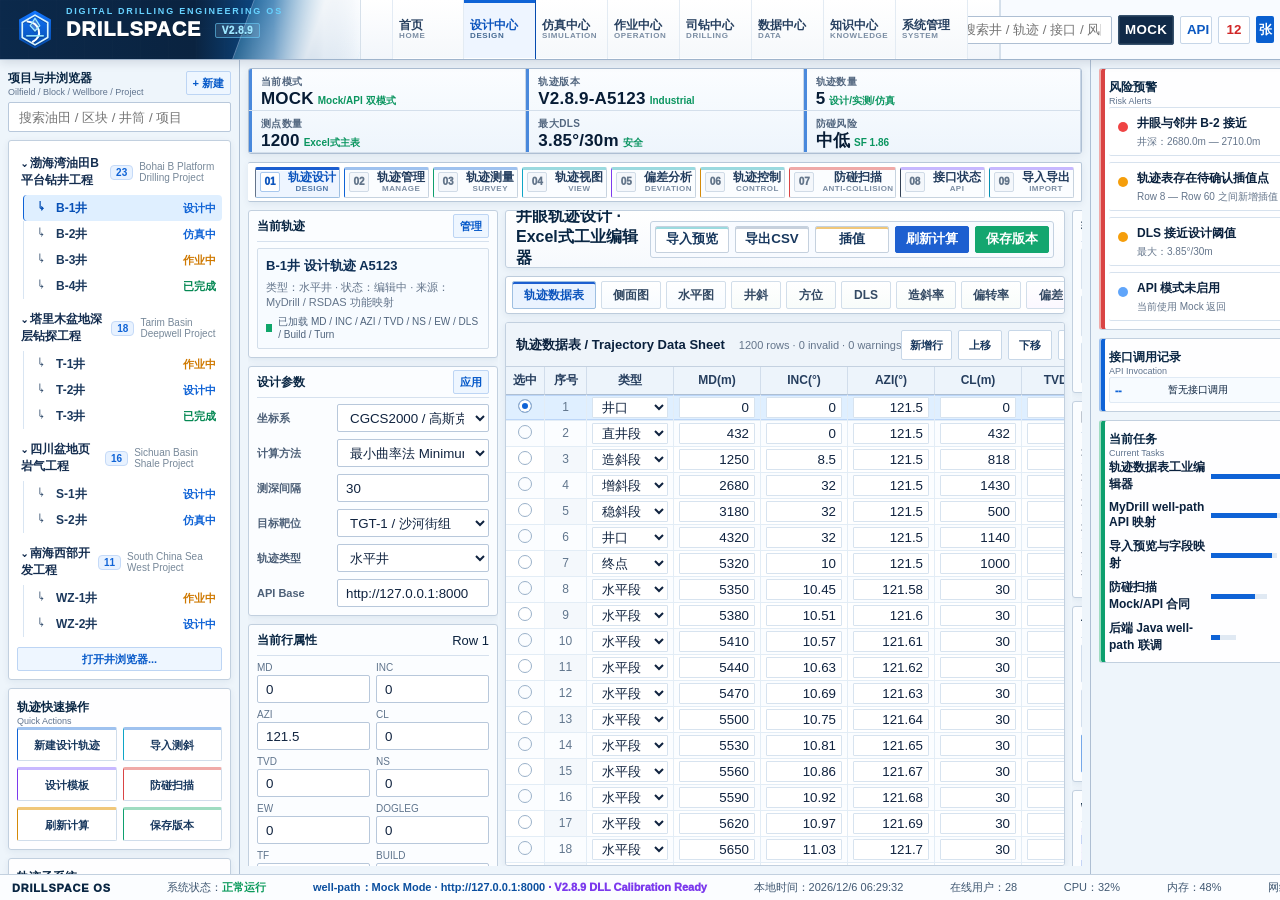
==== frontend/index.html @ a355a0d4 "feat(drillspace): add V2.8.9 MyDrill calibration backend" ====
<!DOCTYPE html>
<html lang="zh-CN">
<head>
  <meta charset="UTF-8" />
  <meta name="viewport" content="width=device-width, initial-scale=1.0" />
  <title>DrillSpace V2.8.9｜MyDrill DLL 对照校准版</title>
  <link rel="stylesheet" href="style.css" />
</head>
<body>
<div class="app-shell">
  <header class="topbar">
    <div class="brand brand-flagship">
      <div class="brand-mark brand-mark-drill" aria-label="DrillSpace Logo">
        <svg viewBox="0 0 64 64" role="img" aria-hidden="true">
          <path class="logo-shell" d="M32 4 L56 18 V46 L32 60 L8 46 V18 Z"/>
          <path class="logo-well" d="M18 16 C28 17 36 22 39 32 C42 42 36 50 28 54"/>
          <path class="logo-bit" d="M32 10 L41 24 L32 34 L23 24 Z"/>
          <path class="logo-line" d="M17 43 H47"/>
        </svg>
      </div>
      <div class="brand-copy">
        <div class="brand-eyebrow">DIGITAL DRILLING ENGINEERING OS</div>
        <div class="brand-title">DRILLSPACE <span>V2.8.9</span></div>
        <div class="brand-sub">Trajectory · Mechanics · Hydraulics · Realtime · AI Command</div>
      </div>
    </div>
    <nav class="module-nav command-nav" id="moduleNav" aria-label="DrillSpace Main Navigation">
      <button data-module="home"><span class="nav-code">H0</span><span class="nav-copy">首页<small>HOME</small></span></button>
      <button class="active" data-module="design"><span class="nav-code">D1</span><span class="nav-copy">设计中心<small>DESIGN</small></span></button>
      <button data-module="simulation"><span class="nav-code">S2</span><span class="nav-copy">仿真中心<small>SIMULATION</small></span></button>
      <button data-module="operation"><span class="nav-code">O3</span><span class="nav-copy">作业中心<small>OPERATION</small></span></button>
      <button data-module="drilling"><span class="nav-code">R4</span><span class="nav-copy">司钻中心<small>DRILLING</small></span></button>
      <button data-module="data"><span class="nav-code">DA</span><span class="nav-copy">数据中心<small>DATA</small></span></button>
      <button data-module="knowledge"><span class="nav-code">K6</span><span class="nav-copy">知识中心<small>KNOWLEDGE</small></span></button>
      <button data-module="system"><span class="nav-code">SY</span><span class="nav-copy">系统管理<small>SYSTEM</small></span></button>
    </nav>
    <div class="top-actions">
      <input class="global-search" placeholder="搜索井 / 轨迹 / 接口 / 风险" />
      <button class="mode-chip" id="apiModeBtn">MOCK</button>
      <button class="compact-btn" id="apiStatusBtn">API</button>
      <button class="compact-btn danger-dot">12</button>
      <div class="user-chip"><b>张</b><span>工程师 张三<br><small>Drilling Engineer</small></span></div>
    </div>
  </header>

  <aside class="project-panel">
    <div class="panel-head compact">
      <div><b>项目与井浏览器</b><small>Oilfield / Block / Wellbore / Project</small></div>
      <button class="mini-primary" id="newProjectBtn">+ 新建</button>
    </div>
    <input class="side-search" placeholder="搜索油田 / 区块 / 井筒 / 项目" />
    <div class="tree" id="projectTree"></div>

    <div class="quick-panel">
      <div class="panel-head compact"><div><b>轨迹快速操作</b><small>Quick Actions</small></div></div>
      <div class="quick-grid">
        <button id="newTrajectoryBtn">新建设计轨迹</button>
        <button id="importSurveyBtn">导入测斜</button>
        <button id="openTemplateBtn">设计模板</button>
        <button id="collisionBtn">防碰扫描</button>
        <button id="calcBtnSide">刷新计算</button>
        <button id="saveBtnSide">保存版本</button>
      </div>
    </div>

    <div class="quick-panel">
      <div class="panel-head compact"><div><b>轨迹子系统</b><small>Subsystem Route Map</small></div></div>
      <div class="route-list" id="subsystemRouteList"></div>
    </div>
  </aside>

  <main class="main-canvas">
    <section class="kpi-strip">
      <div class="kpi"><span>当前模式</span><b id="apiModeKpi">MOCK</b><em>Mock/API 双模式</em></div>
      <div class="kpi"><span>轨迹版本</span><b id="trajectoryVersionKpi">V2.8.9-A5123</b><em>Industrial</em></div>
      <div class="kpi"><span>轨迹数量</span><b id="trajCount">5</b><em>设计/实测/仿真</em></div>
      <div class="kpi"><span>测点数量</span><b id="rowCountKpi">1200</b><em>Excel式主表</em></div>
      <div class="kpi"><span>最大DLS</span><b id="maxDlsKpi">3.85°/30m</b><em class="safe">安全</em></div>
      <div class="kpi"><span>防碰风险</span><b id="collisionRiskKpi">中低</b><em>SF 1.86</em></div>
    </section>

    <section class="subtab-row command-ribbon" id="subtabRow" aria-label="WellPath Command Ribbon">
      <button class="active" data-module="design"><span>01</span><b>轨迹设计</b><em>DESIGN</em></button>
      <button data-module="management"><span>02</span><b>轨迹管理</b><em>MANAGE</em></button>
      <button data-module="survey"><span>03</span><b>轨迹测量</b><em>SURVEY</em></button>
      <button data-module="view"><span>04</span><b>轨迹视图</b><em>VIEW</em></button>
      <button data-module="deviation"><span>05</span><b>偏差分析</b><em>DEVIATION</em></button>
      <button data-module="control"><span>06</span><b>轨迹控制</b><em>CONTROL</em></button>
      <button data-module="collision"><span>07</span><b>防碰扫描</b><em>ANTI-COLLISION</em></button>
      <button data-module="api"><span>08</span><b>接口状态</b><em>API</em></button>
      <button data-module="importExport"><span>09</span><b>导入导出</b><em>IMPORT</em></button>
    </section>

    <section class="trajectory-workbench">
      <aside class="trajectory-left">
        <div class="work-card tight">
          <div class="card-title-row"><b>当前轨迹</b><button class="link-btn" id="openTrajectoryManagerBtn">管理</button></div>
          <div class="active-trajectory-card">
            <b id="activeTrajectoryName">B-1井 设计轨迹 A5123</b>
            <span>类型：水平井 · 状态：编辑中 · 来源：MyDrill / RSDAS 功能映射</span>
            <div class="mini-status-row"><i></i><em>已加载 MD / INC / AZI / TVD / NS / EW / DLS / Build / Turn</em></div>
          </div>
        </div>

        <div class="work-card tight">
          <div class="card-title-row"><b>设计参数</b><button class="link-btn" id="applyFormBtn">应用</button></div>
          <div class="form-grid dense">
            <label>坐标系<select id="coordSys"><option>CGCS2000 / 高斯克吕格</option><option>WGS84 / UTM</option></select></label>
            <label>计算方法<select id="calcMethod"><option>最小曲率法 Minimum Curvature</option><option>平均角法 Average Angle</option><option>曲率半径法 Radius of Curvature</option></select></label>
            <label>测深间隔<input id="depthInterval" value="30" /></label>
            <label>目标靶位<select id="targetSelect"><option>TGT-1 / 沙河街组</option><option>TGT-2 / 东营组</option></select></label>
            <label>轨迹类型<select id="wellType"><option value="H">水平井</option><option value="J">J形井</option><option value="S">S形井</option></select></label>
            <label>API Base<input id="apiBaseUrl" value="http://127.0.0.1:8000" /></label>
          </div>
        </div>

        <div class="work-card tight selected-inspector">
          <div class="card-title-row"><b>当前行属性</b><span id="selectedRowTag">Row 1</span></div>
          <div class="form-grid row-props" id="rowPropForm"></div>
          <div class="btn-row">
            <button id="applyRowBtn">应用</button>
            <button id="insertAfterBtn">插入</button>
            <button class="danger" id="deleteRowBtn">删除</button>
          </div>
        </div>
      </aside>

      <section class="editor-zone">
        <div class="editor-header">
          <div>
            <h2 id="pageTitle">井眼轨迹设计 · Excel式工业编辑器</h2>
            <p id="pageSubtitle">表格为主窗口，侧面图、水平图、井斜、方位、DLS、防碰扫描通过按钮在同一窗口内切换。</p>
          </div>
          <div class="editor-actions">
            <button id="importBtn">导入预览</button>
            <button id="exportBtn">导出CSV</button>
            <button id="interpolateBtn">插值</button>
            <button id="calculateBtn" class="primary">刷新计算</button>
            <button id="saveBtn" class="success">保存版本</button>
          </div>
        </div>

        <div class="view-switch">
          <button class="active" data-view="grid">轨迹数据表</button>
          <button data-view="profile">侧面图</button>
          <button data-view="plan">水平图</button>
          <button data-view="inc">井斜</button>
          <button data-view="azi">方位</button>
          <button data-view="dls">DLS</button>
          <button data-view="build">造斜率</button>
          <button data-view="turn">偏转率</button>
          <button data-view="deviation">偏差</button>
          <button data-view="collision">防碰</button>
        </div>

        <div class="editor-panel" id="editorPanel">
          <div class="grid-toolbar">
            <div class="table-status"><b id="workbookTitle">轨迹工作簿 / Trajectory Workbook</b><span id="rowCountLabel">1200 rows · editable</span></div>
            <div class="table-tools">
              <button id="addRowBtn">新增行</button>
              <button id="moveUpBtn">上移</button>
              <button id="moveDownBtn">下移</button>
              <button id="clearBtn">清空</button>
              <button id="openLargeGridBtn">全屏表格</button>
            </div>
          </div>
          <div id="editorContent" class="editor-content"></div>
        </div>
      </section>

      <aside class="trajectory-right">
        <div class="work-card tight summary-card">
          <div class="card-title-row"><b>轨迹摘要</b><button class="link-btn" id="summaryDetailBtn">详情</button></div>
          <div class="compact-metrics" id="compactMetrics"></div>
        </div>
        <div class="work-card tight">
          <div class="card-title-row"><b>防碰与质量</b><span class="tag-medium" id="qualityTag">中低风险</span></div>
          <div class="risk-lines" id="riskLines"></div>
        </div>
        <div class="work-card tight">
          <div class="card-title-row"><b>设计模板</b><button class="link-btn" id="templateBtn2">打开</button></div>
          <div class="template-list">
            <button data-template="J">J形井<span>KOP + 一段造斜</span></button>
            <button data-template="S">S形井<span>增斜 + 稳斜 + 降斜</span></button>
            <button data-template="H" class="active">水平井<span>双增斜 + 水平段</span></button>
          </div>
        </div>
        <div class="work-card tight">
          <div class="card-title-row"><b>well-path API</b><button class="link-btn" id="apiContractBtn">合同</button></div>
          <div class="api-list" id="apiList"></div>
        </div>
        <div class="work-card tight log-card-inline">
          <div class="card-title-row"><b>操作日志</b><button class="link-btn" id="clearLogBtn">清空</button></div>
          <div id="logList" class="log-list"></div>
        </div>
      </aside>
    </section>
  </main>

  <aside class="right-alerts">
    <div class="alert-card">
      <div class="panel-head compact"><div><b>风险预警</b><small>Risk Alerts</small></div><button class="link-btn" id="refreshRiskBtn">刷新</button></div>
      <div class="alert-list" id="alertList"></div>
    </div>
    <div class="alert-card">
      <div class="panel-head compact"><div><b>接口调用记录</b><small>API Invocation</small></div><button class="link-btn" id="apiHistoryBtn">更多</button></div>
      <div id="apiHistoryList" class="api-history"></div>
    </div>
    <div class="alert-card">
      <div class="panel-head compact"><div><b>当前任务</b><small>Current Tasks</small></div><button class="link-btn">更多</button></div>
      <div class="task-list" id="taskList"></div>
    </div>
  </aside>

  <footer class="statusbar">
    <span>系统状态：<b class="ok">正常运行</b></span>
    <span id="serviceStatusText">well-path：Mock Mode</span>
    <span id="statusTime">--</span>
    <span>在线用户：28</span>
    <span>CPU：32%</span>
    <span>内存：48%</span>
    <span>网络：18ms</span>
  </footer>
</div>

<input type="file" id="fileInput" accept=".csv,.txt,.las" hidden />
<div class="modal-mask" id="modalMask">
  <div class="modal" id="modalBox"></div>
</div>
<div id="toast" class="toast"></div>

<script src="app.js"></script>
</body>
</html>
---- frontend/style.css ----
:root{
  --bg:#eaf1f8;
  --panel:#f8fbff;
  --panel2:#ffffff;
  --line:#c8d6e6;
  --line2:#dce7f3;
  --ink:#10233f;
  --muted:#64758b;
  --blue:#0f63d6;
  --blue2:#064da9;
  --cyan:#0ea5e9;
  --green:#10a66a;
  --orange:#d97706;
  --red:#d94444;
  --shadow:0 10px 24px rgba(20,70,120,.10);
  --radius:8px;
  --radius-sm:5px;
  --top:52px;
  --footer:26px;
  font-family:"Microsoft YaHei","PingFang SC",Arial,sans-serif;
}
*{box-sizing:border-box}
html,body{height:100%;margin:0;overflow:hidden;background:var(--bg);color:var(--ink);font-size:13px}
button,input,select{font-family:inherit}
button{cursor:pointer}
.app-shell{height:100vh;width:100vw;display:grid;grid-template-columns:260px minmax(980px,1fr) 270px;grid-template-rows:var(--top) 1fr var(--footer);gap:0;background:linear-gradient(180deg,#f6fbff 0,#e7eff8 100%)}
.topbar{grid-column:1/4;height:var(--top);display:grid;grid-template-columns:300px 1fr 380px;align-items:center;background:#f9fcff;border-bottom:1px solid #bfd0e3;box-shadow:0 2px 10px rgba(20,70,120,.08);z-index:10}
.brand{display:flex;align-items:center;gap:10px;padding-left:16px}.brand-mark{width:30px;height:30px;border:2px solid var(--blue);color:var(--blue);display:grid;place-items:center;font-weight:900;transform:rotate(45deg);font-size:13px}.brand-mark::first-letter{transform:rotate(-45deg)}.brand-title{font-size:18px;font-weight:900;letter-spacing:.2px}.brand-title span{font-size:11px;background:#dcecff;color:#0750b6;padding:2px 6px;border:1px solid #a8c7f4;border-radius:999px}.brand-sub{font-size:10px;color:#50627a;margin-top:1px}.module-nav{height:100%;display:flex;align-items:stretch;justify-content:center;gap:1px}.module-nav button{width:88px;border:0;border-left:1px solid transparent;border-right:1px solid transparent;background:transparent;color:#18345a;font-weight:800;padding:4px 0 3px}.module-nav button small{display:block;font-size:9px;font-weight:500;color:#63758d;margin-top:1px}.module-nav button.active{background:#e8f2ff;color:#064da9;border-left-color:#bfd7f7;border-right-color:#bfd7f7;border-bottom:2px solid var(--blue)}.top-actions{display:flex;align-items:center;justify-content:flex-end;gap:8px;padding-right:14px}.global-search{height:28px;width:210px;border:1px solid #c4d4e8;border-radius:4px;background:#fff;padding:0 10px;color:#17385f}.compact-btn{height:28px;min-width:32px;border:1px solid #c6d6e8;background:#fff;border-radius:4px;color:#0b58c1;font-weight:800}.danger-dot{color:#d12626}.user-chip{display:flex;align-items:center;gap:7px}.user-chip b{width:27px;height:27px;background:#0e63d6;color:#fff;display:grid;place-items:center;border-radius:4px}.user-chip span{font-size:11px;line-height:1.15;font-weight:800}.user-chip small{font-size:9px;color:#667990;font-weight:500}.project-panel{grid-row:2/3;border-right:1px solid #bfd0e3;background:#f7fbff;padding:8px;overflow:auto}.right-alerts{grid-row:2/3;border-left:1px solid #bfd0e3;background:#f7fbff;padding:8px;overflow:auto}.main-canvas{grid-row:2/3;min-width:0;overflow:hidden;padding:8px;display:grid;grid-template-rows:auto auto 1fr;gap:8px}.panel-head{display:flex;align-items:center;justify-content:space-between}.panel-head.compact{min-height:30px}.panel-head b,.card-title-row b{font-size:13px}.panel-head small{display:block;font-size:10px;color:var(--muted);font-weight:500}.mini-primary,.link-btn{height:24px;border:1px solid #bdd5f4;background:#eef6ff;color:#0659c9;border-radius:4px;font-weight:800;font-size:11px}.side-search{width:100%;height:30px;border:1px solid #cad8e9;background:#fff;border-radius:5px;padding:0 10px;margin:4px 0 8px}.tree{background:#fff;border:1px solid #cbd9ea;border-radius:var(--radius);padding:8px;margin-bottom:8px}.tree-group{margin-bottom:6px}.tree-title{display:flex;align-items:center;gap:6px;font-weight:900;font-size:12px;padding:6px 4px;color:#142d4f}.tree-title em{margin-left:auto;font-style:normal;font-size:10px;color:#0f63d6;background:#e8f2ff;border:1px solid #c5daf8;border-radius:4px;padding:1px 5px}.well-node{display:grid;grid-template-columns:18px 1fr 48px;align-items:center;height:26px;padding:0 6px 0 14px;border-left:1px solid #d9e5f2;margin-left:6px;color:#1b385c;font-size:12px}.well-node.active{background:#dfefff;border-radius:4px;border-left-color:#0f63d6;color:#0750b6;font-weight:900}.well-node span:last-child{text-align:right;font-size:11px;font-weight:800}.green{color:#008650}.orange{color:#cf7900}.blue{color:#0f63d6}.quick-panel,.health-card,.alert-card,.work-card{background:rgba(255,255,255,.92);border:1px solid #c9d8e9;border-radius:var(--radius);box-shadow:var(--shadow)}.quick-panel,.health-card{padding:8px;margin-bottom:8px}.quick-grid{display:grid;grid-template-columns:1fr 1fr;gap:6px}.quick-grid button{height:34px;border:1px solid #d0ddeb;background:#fbfdff;border-radius:5px;font-weight:800;color:#18385e;font-size:11px}.bar-line{height:6px;background:#dce7f3;border-radius:0;margin:8px 0}.bar-line i{display:block;height:100%;background:linear-gradient(90deg,#0f63d6,#34c0ff)}.health-row{display:flex;justify-content:space-between;height:24px;align-items:center;border-top:1px solid #edf3fa;font-size:12px}.health-row b.warn{color:#c46a00}.kpi-strip{display:grid;grid-template-columns:repeat(6,minmax(140px,1fr));gap:8px}.kpi{height:58px;background:linear-gradient(180deg,#fff,#f1f7fe);border:1px solid #c8d8eb;border-radius:var(--radius);box-shadow:var(--shadow);padding:9px 12px}.kpi span{display:block;font-size:11px;color:#65758c}.kpi b{font-size:22px;line-height:1.1}.kpi em{font-style:normal;color:#0e955f;font-size:11px;font-weight:800;margin-left:4px}.kpi .safe{color:#099360}.subtab-row{height:34px;background:#fff;border:1px solid #c8d8eb;border-radius:var(--radius);display:flex;align-items:center;gap:4px;padding:4px 8px;overflow-x:auto}.subtab-row button{height:25px;border:1px solid transparent;background:transparent;border-radius:4px;color:#1c3d66;font-weight:800;padding:0 14px;white-space:nowrap}.subtab-row button.active{background:#e6f1ff;border-color:#98bdec;color:#064da9}.trajectory-workbench{min-height:0;display:grid;grid-template-columns:285px minmax(620px,1fr) 275px;gap:8px;overflow:hidden}.trajectory-left,.trajectory-right{min-height:0;overflow:auto;display:flex;flex-direction:column;gap:8px}.work-card{padding:8px}.work-card.tight{border-radius:7px}.card-title-row{height:28px;display:flex;align-items:center;justify-content:space-between;border-bottom:1px solid #e3ecf5;margin:-2px 0 8px;padding-bottom:6px}.route-list{display:grid;gap:6px}.route-list button{height:48px;text-align:left;background:#f6faff;border:1px solid #ccdbea;border-radius:5px;color:#19385f;padding:7px 9px}.route-list button.active{background:#e2f0ff;border-color:#7fb0ef;box-shadow:inset 3px 0 0 #0f63d6}.route-list b{display:block;font-size:11px;color:#0750b6}.route-list span,.template-list span{display:block;font-size:10px;color:#61768d;margin-top:2px}.form-grid{display:grid;gap:7px}.form-grid.dense label{display:grid;grid-template-columns:72px 1fr;align-items:center;gap:8px;font-size:11px;color:#4d6078;font-weight:800}.form-grid input,.form-grid select{height:28px;border:1px solid #cbd9ea;border-radius:4px;background:#fff;padding:0 8px;color:#10233f;min-width:0}.selected-inspector{min-height:318px}.row-props{grid-template-columns:1fr 1fr;gap:6px}.row-props label{display:block;font-size:10px;color:#60758d}.row-props input{width:100%;margin-top:2px}.btn-row{display:grid;grid-template-columns:1fr 1fr 1fr;gap:6px;margin-top:8px}.btn-row button{height:27px;border:1px solid #c7d7e8;background:#f7fbff;border-radius:4px;font-weight:800;font-size:11px}.btn-row .danger{border-color:#f3c9c9;color:#c73333;background:#fff6f6}.editor-zone{min-width:0;min-height:0;display:grid;grid-template-rows:auto auto 1fr;gap:8px}.editor-header{height:68px;background:#fff;border:1px solid #c8d8eb;border-radius:var(--radius);box-shadow:var(--shadow);display:flex;align-items:center;justify-content:space-between;padding:10px 12px}.editor-header h2{margin:0 0 4px;font-size:18px}.editor-header p{margin:0;color:#64758b;font-size:12px}.editor-actions{display:flex;gap:6px}.editor-actions button,.table-tools button{height:28px;border:1px solid #c7d7e8;background:#fff;border-radius:4px;font-weight:800;color:#18385e}.editor-actions button.primary,.table-tools button.primary{background:#0f63d6;border-color:#0f63d6;color:#fff}.editor-actions button.success{background:#0e9f6e;border-color:#0e9f6e;color:#fff}.view-switch{height:34px;background:#f8fbff;border:1px solid #c8d8eb;border-radius:var(--radius);display:flex;align-items:center;gap:4px;padding:4px}.view-switch button{height:25px;border:1px solid #cddbeb;background:#fff;color:#19385f;border-radius:4px;font-weight:800;padding:0 13px}.view-switch button.active{background:#0f63d6;border-color:#0f63d6;color:#fff}.editor-panel{min-height:0;background:#fff;border:1px solid #c8d8eb;border-radius:var(--radius);box-shadow:var(--shadow);display:grid;grid-template-rows:38px 1fr;overflow:hidden}.grid-toolbar{height:38px;border-bottom:1px solid #d8e4f1;background:#f4f8fc;display:flex;align-items:center;justify-content:space-between;padding:0 10px}.table-status{display:flex;gap:14px;align-items:center}.table-status b{font-size:13px}.table-status span{font-size:11px;color:#64758b}.table-tools{display:flex;gap:5px}.table-tools button{height:25px;font-size:11px;padding:0 8px}.editor-content{min-height:0;overflow:hidden}.sheet-wrap{height:100%;overflow:auto;background:#fff}.trajectory-sheet{width:max-content;min-width:100%;border-collapse:separate;border-spacing:0;font-size:12px;line-height:1.2}.trajectory-sheet th{position:sticky;top:0;z-index:2;background:#eaf2fb;border-bottom:1px solid #bfcfe2;border-right:1px solid #d1ddeb;height:30px;padding:0 7px;color:#263e5e;white-space:nowrap}.trajectory-sheet td{height:28px;border-bottom:1px solid #e6eef6;border-right:1px solid #eef3f8;padding:0 5px;background:#fff;white-space:nowrap}.trajectory-sheet tr:nth-child(even) td{background:#fbfdff}.trajectory-sheet tr.selected td{background:#dcecff!important}.trajectory-sheet input,.trajectory-sheet select{height:22px;border:1px solid #d7e3ef;background:#fff;border-radius:2px;padding:0 5px;width:76px;text-align:right;color:#10233f}.trajectory-sheet select{width:76px;text-align:left}.trajectory-sheet .idx{width:42px;text-align:center;color:#61768d;background:#f4f8fc}.trajectory-sheet .selector{width:36px;text-align:center}.row-radio{width:14px;height:14px;border:1px solid #9ab1c9;border-radius:50%;display:inline-block}.selected .row-radio{background:#0f63d6;box-shadow:inset 0 0 0 3px #fff}.chart-view{height:100%;display:grid;grid-template-rows:1fr 112px;background:#fff}.chart-canvas{margin:10px;border:1px solid #c7d8eb;background-image:linear-gradient(#e4edf7 1px,transparent 1px),linear-gradient(90deg,#e4edf7 1px,transparent 1px);background-size:35px 35px;position:relative;overflow:hidden}.chart-canvas svg{width:100%;height:100%}.chart-title{position:absolute;left:12px;top:10px;color:#17385f;font-weight:900}.axis-label{position:absolute;font-size:12px;color:#415b78;font-weight:800}.chart-bottom-table{border-top:1px solid #dbe6f2;overflow:auto}.mini-table{width:100%;border-collapse:collapse;font-size:12px}.mini-table th{background:#f1f6fc;color:#46617e;height:28px}.mini-table td{border-top:1px solid #e5edf5;text-align:center;height:26px}.compact-metrics{display:grid;grid-template-columns:1fr 1fr;gap:6px}.metric-line{border:1px solid #d7e2ee;background:#f7fbff;border-radius:4px;padding:7px}.metric-line span{display:block;font-size:10px;color:#6b7d92}.metric-line b{font-size:16px;color:#0d2e55}.tag-medium{font-size:11px;background:#fff5e7;color:#b76800;border:1px solid #f3cf96;padding:2px 6px;border-radius:3px;font-weight:900}.risk-lines{display:grid;gap:0}.risk-lines div,.api-list div{display:flex;align-items:center;justify-content:space-between;height:28px;border-bottom:1px solid #ebf1f8;font-size:12px}.risk-lines b{color:#0d2e55}.template-list{display:grid;gap:6px}.template-list button{text-align:left;height:44px;border:1px solid #d1deed;background:#fff;border-radius:4px;padding:6px 8px;color:#14375e;font-weight:900}.template-list button.active{background:#e6f1ff;border-color:#75a8e9;box-shadow:inset 3px 0 0 #0f63d6}.api-list b{color:#0f63d6;margin-right:6px}.api-list span{font-size:10px;border:1px solid #d0ddeb;background:#f8fbff;padding:1px 5px;border-radius:3px;color:#38506a}.alert-card{padding:8px;margin-bottom:8px}.alert-list{display:grid;gap:6px}.risk{position:relative;min-height:52px;border:1px solid #d7e2ee;background:#fff;border-radius:5px;padding:8px 8px 8px 34px}.risk:before{content:"";position:absolute;left:9px;top:12px;width:14px;height:14px;border-radius:2px}.risk.high:before{background:#ef4444}.risk.mid:before{background:#f59e0b}.risk.low:before{background:#60a5fa}.risk b{display:block;font-size:12px}.risk span{display:block;color:#64758b;font-size:10px;margin-top:3px}.risk em{position:absolute;right:8px;top:9px;font-style:normal;font-size:11px;color:#465d78}.task-list{display:grid;gap:7px}.task-list div{display:grid;grid-template-columns:1fr 72px 34px;align-items:center;gap:6px;font-size:12px}.task-list i{display:block;height:5px;background:#e0e9f3;border-radius:0;position:relative}.task-list i:before{content:"";display:block;height:100%;width:inherit;background:#0f63d6}.task-list span{text-align:right;color:#4e6278;font-size:11px}.log-list{display:grid;gap:4px}.log-list div{height:24px;background:#f7fbff;border:1px solid #e0eaf5;border-radius:3px;padding:4px 6px;display:flex;justify-content:space-between;font-size:11px}.statusbar{grid-column:1/4;display:flex;align-items:center;justify-content:space-between;padding:0 12px;border-top:1px solid #bfd0e3;background:#f9fcff;font-size:11px;color:#415a76}.statusbar b.ok{color:#0a9a5b}.modal-mask{display:none;position:fixed;inset:0;background:rgba(13,33,58,.34);z-index:99;align-items:center;justify-content:center}.modal-mask.show{display:flex}.modal{width:min(720px,92vw);background:#fff;border:1px solid #9eb8d6;border-radius:6px;box-shadow:0 30px 80px rgba(8,28,56,.28);overflow:hidden}.modal-head{height:42px;background:#f1f6fc;border-bottom:1px solid #cbd9e8;display:flex;align-items:center;justify-content:space-between;padding:0 12px}.modal-head b{font-size:15px}.modal-body{padding:14px}.modal-foot{height:44px;border-top:1px solid #dce6f1;display:flex;align-items:center;justify-content:flex-end;gap:8px;padding:0 12px;background:#f8fbff}.modal-foot button{height:28px;border:1px solid #c7d7e8;background:#fff;border-radius:4px;font-weight:800}.modal-foot .primary{background:#0f63d6;border-color:#0f63d6;color:#fff}.modal-grid{display:grid;grid-template-columns:1fr 1fr;gap:10px}.modal-grid label{display:grid;gap:4px;font-weight:800;color:#425872;font-size:12px}.modal-grid input,.modal-grid select{height:30px;border:1px solid #cbd9e8;border-radius:4px;padding:0 8px}.toast{position:fixed;right:300px;bottom:44px;z-index:120;display:none;min-width:240px;background:#132b49;color:#fff;border:1px solid #5d7899;border-radius:4px;padding:10px 12px;box-shadow:0 12px 34px rgba(0,0,0,.25);font-weight:800}.toast.show{display:block}.fullscreen-grid .app-shell{grid-template-columns:0 1fr 0}.fullscreen-grid .project-panel,.fullscreen-grid .right-alerts,.fullscreen-grid .trajectory-left,.fullscreen-grid .trajectory-right,.fullscreen-grid .kpi-strip,.fullscreen-grid .subtab-row{display:none}.fullscreen-grid .main-canvas{grid-column:1/4;padding:0;grid-template-rows:1fr}.fullscreen-grid .trajectory-workbench{grid-template-columns:1fr}.fullscreen-grid .editor-header{height:46px;border-radius:0}.fullscreen-grid .view-switch{display:none}.fullscreen-grid .editor-panel{border-radius:0}
@media(max-width:1500px){.app-shell{grid-template-columns:240px minmax(850px,1fr) 250px}.trajectory-workbench{grid-template-columns:260px minmax(560px,1fr) 245px}.kpi-strip{grid-template-columns:repeat(3,1fr)}.topbar{grid-template-columns:270px 1fr 320px}.module-nav button{width:76px}.global-search{width:160px}.brand-sub{display:none}}
/* V2.7.3 additions: industrial complete editor */
.brand-mark{transform:none;border-radius:2px;font-size:11px;letter-spacing:-.5px}
.brand-mark::first-letter{transform:none}
.mode-chip{height:28px;min-width:56px;border:1px solid #9fbbdc;background:#102a48;color:#fff;border-radius:3px;font-weight:900;letter-spacing:.4px}
.mode-chip.api{background:#0f7a4a;border-color:#0f7a4a}.mode-chip.fail{background:#b91c1c;border-color:#b91c1c}
.active-trajectory-card{border:1px solid #d3deea;background:#f7fbff;border-radius:4px;padding:8px;display:grid;gap:5px}.active-trajectory-card b{font-size:13px;color:#0d2e55}.active-trajectory-card span{font-size:11px;color:#64758b}.mini-status-row{display:flex;gap:6px;align-items:center}.mini-status-row i{width:8px;height:8px;background:#10a66a;display:block}.mini-status-row em{font-style:normal;color:#50647d;font-size:10px}.log-card-inline{min-height:166px}.api-history{display:grid;gap:5px}.api-history div{display:grid;grid-template-columns:48px 1fr 54px;align-items:center;gap:5px;border:1px solid #e0eaf5;background:#f7fbff;padding:5px;border-radius:3px;font-size:10px}.api-history b{color:#0f63d6}.api-history span{overflow:hidden;text-overflow:ellipsis;white-space:nowrap}.api-history em{font-style:normal;text-align:right;color:#64758b}.import-preview{display:grid;gap:10px}.import-preview-table{max-height:260px;overflow:auto;border:1px solid #d7e3ef}.import-preview-table table{width:100%;border-collapse:collapse;font-size:12px}.import-preview-table th{position:sticky;top:0;background:#eef5fc;border:1px solid #d2deec;height:26px}.import-preview-table td{border:1px solid #e3edf7;height:24px;padding:0 6px;text-align:right}.mapping-grid{display:grid;grid-template-columns:repeat(3,1fr);gap:8px}.mapping-grid label{display:grid;gap:4px;font-weight:800;color:#425872;font-size:12px}.mapping-grid select,.mapping-grid input{height:30px;border:1px solid #cbd9e8;border-radius:3px;padding:0 8px}.api-contract-table{border:1px solid #d5e1ef;max-height:460px;overflow:auto}.api-contract-table table{width:100%;border-collapse:collapse;font-size:11px}.api-contract-table th{position:sticky;top:0;background:#eef5fc;border:1px solid #d2deec;height:28px;text-align:left;padding:0 6px}.api-contract-table td{border:1px solid #e3edf7;padding:5px 6px;vertical-align:top}.api-contract-table code{font-family:Consolas,monospace;color:#0f63d6}.call-ok{color:#0a9a5b!important}.call-mock{color:#9a5a00!important}.call-fail{color:#c53333!important}.table-tools button.warn{background:#fff7ed;border-color:#fed7aa;color:#b45309}.view-switch button{padding:0 10px}.trajectory-sheet td.invalid{background:#fff1f2!important}.trajectory-sheet td.changed{background:#eff6ff!important}.trajectory-sheet input.invalid{border-color:#ef4444;background:#fff1f2}.chart-legend{position:absolute;right:12px;top:10px;display:flex;gap:8px;font-size:11px}.chart-legend i{width:22px;height:3px;display:inline-block;vertical-align:middle;margin-right:3px}.chart-legend .blue-line{background:#0f63d6}.chart-legend .green-line{background:#12a66a}.chart-legend .red-line{background:#ef4444}.small-note{font-size:11px;color:#64758b;line-height:1.5}.switch-row{display:flex;align-items:center;gap:8px}.switch-row input{width:16px;height:16px}.submodule-content{height:100%;overflow:auto;padding:10px}.module-grid{display:grid;grid-template-columns:repeat(2,minmax(0,1fr));gap:10px}.module-tile{border:1px solid #cbd9e8;background:#fff;border-radius:4px;padding:10px;min-height:100px}.module-tile b{font-size:14px;color:#0d2e55}.module-tile p{font-size:12px;color:#64758b;line-height:1.5}.module-tile .btn-line{display:flex;gap:6px;flex-wrap:wrap;margin-top:8px}.module-tile button{height:26px;border:1px solid #c7d7e8;background:#f7fbff;border-radius:3px;font-weight:800;color:#17385f}.module-tile button.primary{background:#0f63d6;border-color:#0f63d6;color:#fff}.deviation-table,.collision-table{width:100%;border-collapse:collapse;font-size:12px}.deviation-table th,.collision-table th{background:#eef5fc;border:1px solid #d2deec;height:28px}.deviation-table td,.collision-table td{border:1px solid #e3edf7;height:26px;text-align:center}.right-alerts{min-width:0}.kpi b{white-space:nowrap}.modal.wide{width:min(1040px,94vw)}.modal.extra-wide{width:min(1280px,96vw)}
@media(max-width:1500px){.trajectory-workbench{grid-template-columns:250px minmax(560px,1fr) 235px}.view-switch button{padding:0 7px}.editor-header p{display:none}.editor-actions button{padding:0 7px}.trajectory-left .selected-inspector{min-height:280px}}

/* =========================================================
   DrillSpace V2.7.4 Brand Shell Polish
   Product shell only: stronger flagship wordmark, harder industrial UI,
   compact status instrumentation. Trajectory editor logic remains V2.7.3.
   ========================================================= */
:root{
  --bg:#dfe8f2;
  --panel:#f5f8fc;
  --panel2:#ffffff;
  --line:#aebfd3;
  --line2:#d4dfeb;
  --ink:#0a213d;
  --muted:#52667f;
  --blue:#095fd0;
  --blue2:#003f91;
  --navy:#071c35;
  --navy2:#0b2e56;
  --cyan:#04a7d8;
  --green:#0a955f;
  --orange:#c56a00;
  --red:#d03434;
  --shadow:0 4px 14px rgba(9,38,72,.10);
  --radius:4px;
  --radius-sm:3px;
  --top:60px;
}
html,body{background:#dfe8f2;color:#0a213d}
.app-shell{background:linear-gradient(180deg,#edf3f8 0,#dfe8f2 100%);grid-template-rows:var(--top) 1fr var(--footer)}
.topbar{
  grid-template-columns:420px minmax(680px,1fr) 390px;
  height:var(--top);
  background:#f8fbff;
  border-bottom:1px solid #9fb4cc;
  box-shadow:0 2px 10px rgba(6,26,50,.14);
}
.brand.brand-flagship{
  height:100%;
  padding-left:16px;
  padding-right:18px;
  gap:12px;
  background:
    linear-gradient(115deg,rgba(0,108,255,.16) 0,rgba(0,108,255,0) 45%),
    linear-gradient(180deg,#0b294b 0,#06182e 100%);
  border-right:1px solid #0d4f91;
  position:relative;
  overflow:hidden;
}
.brand.brand-flagship:before{
  content:"";
  position:absolute;
  inset:0;
  background:
    linear-gradient(90deg,rgba(255,255,255,.08) 0,rgba(255,255,255,0) 1px),
    linear-gradient(180deg,rgba(255,255,255,.06) 0,rgba(255,255,255,0) 1px);
  background-size:28px 28px;
  opacity:.55;
  pointer-events:none;
}
.brand.brand-flagship:after{
  content:"";
  position:absolute;
  top:0;right:-32px;width:72px;height:100%;
  background:linear-gradient(115deg,rgba(4,167,216,.35),rgba(4,167,216,0) 70%);
  transform:skewX(-24deg);
  border-left:1px solid rgba(77,180,255,.35);
}
.brand-copy{position:relative;z-index:1;min-width:0;display:grid;grid-template-rows:12px 25px 13px;align-content:center}
.brand-eyebrow{
  color:#67d2ff;
  font-size:9px;
  letter-spacing:1.8px;
  font-weight:900;
  line-height:12px;
}
.brand-title{
  color:#fff;
  font-size:23px;
  line-height:24px;
  font-weight:950;
  letter-spacing:.9px;
  text-transform:uppercase;
  text-shadow:0 1px 0 rgba(0,0,0,.28);
}
.brand-title span{
  position:relative;
  top:-2px;
  margin-left:7px;
  border-radius:2px;
  border:1px solid rgba(103,210,255,.55);
  background:rgba(4,167,216,.14);
  color:#7ddcff;
  font-size:10px;
  padding:1px 6px;
  letter-spacing:.4px;
}
.brand-sub{
  color:#b7c7d9;
  font-size:10px;
  letter-spacing:.25px;
  white-space:nowrap;
  overflow:hidden;
  text-overflow:ellipsis;
}
.brand-mark.brand-mark-drill{
  position:relative;z-index:1;
  width:42px;height:42px;
  border:0;
  background:linear-gradient(180deg,#1376ff,#044aa7);
  clip-path:polygon(50% 0,92% 24%,92% 76%,50% 100%,8% 76%,8% 24%);
  display:grid;place-items:center;
  box-shadow:0 0 0 1px rgba(125,220,255,.45),0 0 22px rgba(0,146,255,.28);
  transform:none;
}
.brand-mark.brand-mark-drill svg{width:34px;height:34px;display:block;filter:drop-shadow(0 1px 0 rgba(0,0,0,.25))}
.logo-shell{fill:none;stroke:#d9f5ff;stroke-width:3.2;stroke-linejoin:round}
.logo-well{fill:none;stroke:#ffffff;stroke-width:4;stroke-linecap:round}
.logo-bit{fill:rgba(255,255,255,.20);stroke:#9be8ff;stroke-width:2.5;stroke-linejoin:round}
.logo-line{fill:none;stroke:#9be8ff;stroke-width:3;stroke-linecap:square}
.module-nav{background:linear-gradient(180deg,#fff,#f2f6fb);border-right:1px solid #d2deeb}
.module-nav button{
  width:86px;
  color:#123150;
  border-left:1px solid #e4ebf3;
  font-size:12px;
  letter-spacing:.1px;
}
.module-nav button small{font-size:8px;color:#6b7890;text-transform:uppercase;letter-spacing:.2px}
.module-nav button.active{
  background:linear-gradient(180deg,#eaf4ff,#dcecff);
  border-bottom:3px solid #095fd0;
  color:#003f91;
}
.top-actions{background:#f8fbff;height:100%;border-left:1px solid #d4dfeb;gap:6px}
.global-search{border-radius:2px;height:28px;background:#fff;border-color:#aebfd3}
.compact-btn,.mode-chip,.mini-primary,.link-btn,.editor-actions button,.table-tools button,.btn-row button,.quick-grid button,.view-switch button,.subtab-row button{border-radius:2px!important}
.mode-chip{height:30px;border-color:#0a1f39;background:#071c35;box-shadow:inset 0 0 0 1px rgba(255,255,255,.08)}
.user-chip b{border-radius:2px;background:#095fd0}.user-chip span{color:#092643}.user-chip small{color:#52667f}
.project-panel,.right-alerts{background:#edf3f8;border-color:#aebfd3}.main-canvas{background:#e4edf6}
.quick-panel,.health-card,.alert-card,.work-card,.tree,.kpi,.subtab-row,.editor-header,.view-switch,.editor-panel{
  border-radius:3px!important;
  box-shadow:0 2px 8px rgba(8,32,60,.08)!important;
  border-color:#b8c8db!important;
}
.kpi-strip{
  height:46px;
  display:grid;
  grid-template-columns:1.05fr 1.25fr 1fr 1.1fr 1.1fr 1.1fr;
  gap:0;
  padding:0;
  background:linear-gradient(180deg,#fbfdff,#eef5fc);
  border:1px solid #aebfd3;
  border-radius:3px;
  overflow:hidden;
  box-shadow:0 2px 8px rgba(8,32,60,.08);
}
.kpi{
  height:44px;
  border:0!important;
  border-right:1px solid #c8d6e6!important;
  border-radius:0!important;
  box-shadow:none!important;
  background:transparent;
  padding:6px 12px 5px;
  position:relative;
}
.kpi:before{content:"";position:absolute;left:0;top:0;width:3px;height:100%;background:#095fd0;opacity:.72}
.kpi span{font-size:10px;text-transform:uppercase;letter-spacing:.4px;color:#52667f;font-weight:900}
.kpi b{font-size:19px;line-height:19px;color:#071c35;letter-spacing:.2px}
.kpi em{display:inline-block;font-size:10px;color:#0a955f;font-weight:900;white-space:nowrap}
.subtab-row{height:31px;background:#f8fbff;padding:3px 6px}.subtab-row button{height:23px;font-size:12px;padding:0 11px}.subtab-row button.active{background:#095fd0;color:#fff;border-color:#095fd0}
.trajectory-workbench{gap:7px}.work-card{background:#fbfdff}.card-title-row{height:25px;margin-bottom:6px;border-bottom-color:#d6e1ee}.panel-head b,.card-title-row b{font-size:12px;color:#092643;text-transform:none}.panel-head small{font-size:9px;color:#60748e}
.editor-header{height:58px;background:linear-gradient(180deg,#ffffff,#f6f9fd);padding:8px 10px}.editor-header h2{font-size:16px;color:#092643}.editor-header p{font-size:11px;color:#60748e}.editor-actions button{height:27px}
.view-switch{height:31px}.view-switch button{height:23px;font-size:12px;padding:0 10px}.view-switch button.active{background:#095fd0;border-color:#095fd0}
.editor-panel{grid-template-rows:34px 1fr}.grid-toolbar{height:34px;background:#eef4fa;border-bottom-color:#c4d1e0}.trajectory-sheet th{height:28px;background:#e4edf6;color:#203a58;border-bottom-color:#aebfd3}.trajectory-sheet td{height:25px}.trajectory-sheet input,.trajectory-sheet select{height:21px;border-radius:1px;background:#ffffff}.trajectory-sheet tr.selected td{background:#dfefff!important;box-shadow:inset 0 1px 0 #bcd6f8,inset 0 -1px 0 #bcd6f8}
.form-grid input,.form-grid select,.side-search,.modal-grid input,.modal-grid select{border-radius:2px!important;border-color:#b8c8db}.active-trajectory-card,.metric-line,.template-list button,.risk,.log-list div,.api-history div,.module-tile{border-radius:2px!important;box-shadow:none!important}
.compact-metrics{gap:5px}.metric-line{padding:5px 6px}.metric-line b{font-size:14px}.risk{min-height:45px;padding-top:7px;padding-bottom:6px}.template-list button{height:39px}.api-list div,.risk-lines div{height:25px}.log-list div{height:22px}
.statusbar{background:#f8fbff;border-top-color:#aebfd3;color:#405872;height:var(--footer)}
.statusbar:before{content:"DRILLSPACE OS";font-weight:950;color:#092643;letter-spacing:.8px;margin-right:10px}
.toast{border-radius:2px;background:#071c35;border-color:#3a78b8}
@media(max-width:1500px){
  .topbar{grid-template-columns:360px minmax(590px,1fr) 340px}.brand-title{font-size:20px}.brand-sub{display:none}.module-nav button{width:74px}.brand-mark.brand-mark-drill{width:38px;height:38px}.kpi b{font-size:17px}.kpi-strip{grid-template-columns:repeat(3,1fr);height:auto}.kpi{height:42px;border-bottom:1px solid #d4dfeb!important}
}

/* =========================================================
   DrillSpace V2.7.6 Navigation / Ribbon Polish
   Focus: flagship main navigation + well-path command ribbon.
   ========================================================= */
:root{
  --nav-dark:#071a31;
  --nav-blue:#075fd4;
  --nav-cyan:#2cc5ff;
  --nav-line:#9eb4cd;
}
.topbar{
  grid-template-columns:420px minmax(720px,1fr) 390px;
  background:linear-gradient(180deg,#fafdff 0,#edf4fb 100%);
}
.command-nav{
  height:100%;
  display:flex;
  align-items:center;
  justify-content:center;
  gap:6px;
  padding:8px 10px;
  background:
    linear-gradient(90deg,rgba(255,255,255,.65),rgba(232,241,251,.88)),
    repeating-linear-gradient(90deg,rgba(9,95,208,.04) 0,rgba(9,95,208,.04) 1px,transparent 1px,transparent 28px);
  border-left:1px solid #c8d6e6;
  border-right:1px solid #c8d6e6;
}
.command-nav button{
  position:relative;
  width:auto!important;
  min-width:86px;
  height:42px;
  display:flex;
  align-items:center;
  gap:7px;
  padding:0 9px!important;
  border:1px solid transparent!important;
  border-radius:4px!important;
  background:linear-gradient(180deg,rgba(255,255,255,.42),rgba(239,246,253,.12));
  color:#172f4e!important;
  overflow:hidden;
  transition:background .16s ease,border-color .16s ease,box-shadow .16s ease,transform .16s ease;
}
.command-nav button:before{
  content:"";
  position:absolute;
  left:0;right:0;bottom:0;
  height:2px;
  background:transparent;
}
.command-nav button:hover{
  background:linear-gradient(180deg,#ffffff,#eaf3fd);
  border-color:#b5c8dd!important;
  box-shadow:0 4px 12px rgba(8,35,72,.12);
  transform:translateY(-1px);
}
.command-nav button.active{
  background:
    linear-gradient(135deg,rgba(5,83,190,.98),rgba(10,111,231,.92) 52%,rgba(31,181,255,.82));
  border-color:#064baf!important;
  color:#fff!important;
  box-shadow:0 8px 18px rgba(5,87,196,.24), inset 0 0 0 1px rgba(255,255,255,.22);
}
.command-nav button.active:before{
  height:3px;
  background:#9bf0ff;
  box-shadow:0 0 8px rgba(155,240,255,.95);
}
.nav-code{
  width:25px;
  height:25px;
  display:grid;
  place-items:center;
  border:1px solid #9fb5cd;
  background:#f7fbff;
  color:#0757bd;
  font-size:10px;
  font-weight:950;
  letter-spacing:.2px;
  border-radius:3px;
  box-shadow:inset 0 1px 0 rgba(255,255,255,.8);
}
.command-nav button.active .nav-code{
  border-color:rgba(255,255,255,.62);
  background:rgba(255,255,255,.16);
  color:#ffffff;
}
.nav-copy{
  display:grid;
  gap:1px;
  text-align:left;
  line-height:1.05;
  font-size:12px;
  font-weight:950;
  letter-spacing:.05px;
  white-space:nowrap;
}
.nav-copy small{
  display:block!important;
  font-size:8px!important;
  font-weight:800!important;
  letter-spacing:.6px!important;
  color:#65788f!important;
  margin:0!important;
}
.command-nav button.active .nav-copy small{color:#d9f7ff!important}
.command-ribbon{
  height:42px!important;
  padding:4px 7px!important;
  gap:5px!important;
  background:
    linear-gradient(180deg,#ffffff 0,#f2f7fc 100%)!important;
  border:1px solid #a9bbcf!important;
  border-left:3px solid #075fd4!important;
  border-radius:3px!important;
  box-shadow:0 2px 8px rgba(9,35,66,.10)!important;
}
.command-ribbon:before{
  content:"WELLPATH COMMAND RIBBON";
  flex:0 0 auto;
  height:28px;
  display:flex;
  align-items:center;
  padding:0 10px;
  margin-right:3px;
  background:#071a31;
  color:#9be8ff;
  border:1px solid #0e477c;
  border-radius:2px;
  font-size:9px;
  font-weight:950;
  letter-spacing:.8px;
  white-space:nowrap;
}
.command-ribbon button{
  position:relative;
  height:30px!important;
  min-width:96px;
  display:grid;
  grid-template-columns:24px 1fr;
  grid-template-rows:15px 11px;
  column-gap:6px;
  align-items:center;
  padding:0 9px 0 4px!important;
  border:1px solid #bdcede!important;
  background:linear-gradient(180deg,#fff,#edf4fb)!important;
  color:#18375d!important;
  border-radius:3px!important;
  overflow:hidden;
  box-shadow:inset 0 1px 0 rgba(255,255,255,.85);
}
.command-ribbon button span{
  grid-row:1/3;
  width:22px;
  height:22px;
  display:grid;
  place-items:center;
  background:#e0eaf5;
  color:#075fd4;
  border:1px solid #bdd0e4;
  font-size:10px;
  font-weight:950;
  border-radius:2px;
}
.command-ribbon button b{
  font-size:12px;
  line-height:14px;
  letter-spacing:.05px;
  white-space:nowrap;
}
.command-ribbon button em{
  font-style:normal;
  font-size:8px;
  font-weight:900;
  letter-spacing:.45px;
  color:#697b92;
  white-space:nowrap;
}
.command-ribbon button:hover{
  border-color:#8dafd1!important;
  background:linear-gradient(180deg,#ffffff,#e6f1fd)!important;
  box-shadow:0 3px 10px rgba(9,35,66,.12);
}
.command-ribbon button.active{
  border-color:#075fd4!important;
  background:linear-gradient(135deg,#075fd4,#0a7aef 55%,#22b8ff)!important;
  color:#fff!important;
  box-shadow:0 6px 14px rgba(7,95,212,.22), inset 0 0 0 1px rgba(255,255,255,.22);
}
.command-ribbon button.active span{
  background:rgba(255,255,255,.16);
  border-color:rgba(255,255,255,.56);
  color:#fff;
}
.command-ribbon button.active em{color:#dff8ff}
.command-ribbon button.active:after{
  content:"";
  position:absolute;
  right:-20px;top:-18px;
  width:46px;height:64px;
  background:rgba(255,255,255,.16);
  transform:rotate(18deg);
}
@media(max-width:1500px){
  .topbar{grid-template-columns:360px minmax(620px,1fr) 340px}
  .command-nav{gap:3px;padding:8px 6px}
  .command-nav button{min-width:72px;padding:0 6px!important}
  .nav-code{display:none}
  .command-ribbon:before{display:none}
  .command-ribbon button{min-width:84px;padding-right:7px!important}
}


/* V2.7.7 Performance Patch */
.sheet-wrap{contain:layout paint;will-change:scroll-position;}
.virtual-spacer td{padding:0!important;border:0!important;background:#fff!important;height:auto!important;}
body.resizing *{transition:none!important;animation:none!important;}
body.resizing .trajectory-sheet input, body.resizing .trajectory-sheet select{box-shadow:none!important;}
.trajectory-sheet tr{height:26px;}
.command-nav button,.subtab-row button{transform:translateZ(0);}


/* =========================================================
   V2.7.8 Industrial Flat Tabs Patch
   - remove crystal / 3D emphasis from top nav and WellPath ribbon
   - use flatter industrial highlight with hard borders and status strips
   - transition brand shell from deep navy to white to blend into workspace
   ========================================================= */
.topbar{
  grid-template-columns:420px minmax(720px,1fr) 390px;
  background:linear-gradient(180deg,#fbfdff 0,#eff5fb 100%);
}
.brand.brand-flagship{
  background:
    linear-gradient(90deg,#0b294b 0%,#0a2340 54%,#0d4f91 76%,rgba(13,79,145,.18) 90%,rgba(13,79,145,0) 100%);
  border-right:0;
}
.brand.brand-flagship:before{
  background:
    linear-gradient(90deg,rgba(255,255,255,.05) 0,rgba(255,255,255,0) 1px),
    linear-gradient(180deg,rgba(255,255,255,.04) 0,rgba(255,255,255,0) 1px);
  background-size:28px 28px;
  opacity:.38;
}
.brand.brand-flagship:after{
  right:-8px;
  width:124px;
  background:linear-gradient(90deg,rgba(125,220,255,.28) 0%,rgba(255,255,255,.72) 58%,rgba(255,255,255,0) 100%);
  transform:skewX(-20deg);
  border-left:1px solid rgba(190,225,255,.46);
}
.brand-title span{
  border-radius:2px;
  background:rgba(255,255,255,.10);
  color:#9ce5ff;
}
.command-nav{
  gap:0;
  padding:0 10px;
  background:linear-gradient(180deg,#ffffff 0,#f2f6fb 100%);
  border-left:1px solid #d6e0ea;
  border-right:1px solid #d6e0ea;
}
.command-nav button{
  min-width:86px;
  height:100%;
  gap:8px;
  padding:0 10px !important;
  border:0 !important;
  border-right:1px solid #e3ebf4 !important;
  border-radius:0 !important;
  background:transparent !important;
  color:#173454 !important;
  box-shadow:none !important;
  transform:none !important;
}
.command-nav button:first-child{border-left:1px solid #e3ebf4 !important;}
.command-nav button:before{
  top:0;bottom:auto;left:0;right:0;
  height:3px;
  background:transparent;
}
.command-nav button:hover{
  background:#f6f9fd !important;
  border-color:transparent !important;
  box-shadow:none !important;
}
.command-nav button.active{
  background:#ffffff !important;
  color:#084ea6 !important;
  box-shadow:inset 0 -1px 0 #ffffff !important;
}
.command-nav button.active:before{
  background:#0f63d6;
  box-shadow:none;
}
.nav-code{
  width:24px;height:24px;
  border:1px solid #c9d6e4;
  background:#f7fafc;
  color:#5f738b;
  border-radius:2px;
  box-shadow:none;
}
.command-nav button.active .nav-code{
  border-color:#9dc0ea;
  background:#edf5ff;
  color:#0b60d0;
}
.nav-copy{font-size:12px;font-weight:900;color:inherit;}
.nav-copy small{color:#7b8da3 !important;}
.command-nav button.active .nav-copy small{color:#466a94 !important;}
.command-ribbon{
  height:40px !important;
  padding:3px 7px !important;
  gap:4px !important;
  background:linear-gradient(180deg,#ffffff 0,#f6f9fc 100%) !important;
  border:1px solid #b9c8d9 !important;
  border-left:1px solid #b9c8d9 !important;
  border-radius:2px !important;
  box-shadow:0 1px 4px rgba(9,35,66,.06) !important;
}
.command-ribbon:before{
  content:"WELLPATH";
  height:26px;
  padding:0 8px;
  margin-right:2px;
  background:#f1f5f9;
  color:#5d7189;
  border:1px solid #c8d4e0;
  border-radius:2px;
  font-size:9px;
  letter-spacing:.7px;
}
.command-ribbon button{
  height:31px !important;
  min-width:94px;
  grid-template-columns:22px 1fr;
  grid-template-rows:14px 10px;
  column-gap:6px;
  padding:0 8px 0 4px !important;
  border:1px solid #c7d3df !important;
  border-top:3px solid transparent !important;
  background:#ffffff !important;
  color:#17385d !important;
  border-radius:2px !important;
  box-shadow:none !important;
}
.command-ribbon button span{
  width:20px;height:20px;
  background:#f2f6fa;
  color:#60758b;
  border:1px solid #cbd7e3;
  border-radius:2px;
}
.command-ribbon button b{font-size:12px;}
.command-ribbon button em{font-size:8px;color:#7b8da3;}
.command-ribbon button:hover{
  background:#f8fbfe !important;
  border-color:#b4c6d9 !important;
  border-top-color:#90b9ea !important;
  box-shadow:none !important;
}
.command-ribbon button.active{
  background:#eef5fd !important;
  color:#0a4fa7 !important;
  border-color:#9ebfe1 !important;
  border-top-color:#0f63d6 !important;
  box-shadow:none !important;
}
.command-ribbon button.active span{
  background:#ffffff;
  border-color:#9dc0ea;
  color:#0b60d0;
}
.command-ribbon button.active em{color:#4f77a8;}
.command-ribbon button.active:after{display:none;}
@media(max-width:1500px){
  .topbar{grid-template-columns:360px minmax(620px,1fr) 340px;}
  .command-nav{padding:0 6px;}
  .command-nav button{min-width:72px;padding:0 6px !important;}
  .nav-code{display:none;}
  .command-ribbon button{min-width:82px;}
}


/* =========================================================
   V2.8.1 Trajectory Design Completion / Collision Scan
   ========================================================= */
.collision-workbench{display:grid;grid-template-rows:auto auto 220px minmax(220px,1fr);gap:8px;height:100%;overflow:auto;}
.collision-command-strip{display:flex;gap:6px;align-items:center;border:1px solid #c8d4e1;background:#f7fafc;padding:6px;border-radius:2px}
.collision-command-strip button{height:28px;border:1px solid #b9c9d9;background:#fff;color:#17385d;font-weight:850;border-radius:2px;padding:0 10px}
.collision-command-strip button.primary{background:#0f63d6;border-color:#0f63d6;color:#fff}
.collision-summary-grid{display:grid;grid-template-columns:repeat(5,1fr);gap:7px}
.collision-summary{border:1px solid #c8d4e1;background:#fff;padding:8px 10px;border-radius:2px;border-top:3px solid #8da6bf}
.collision-summary span{display:block;font-size:10px;color:#61758b;font-weight:850;letter-spacing:.2px}
.collision-summary b{display:block;font-size:18px;color:#0a213d;line-height:22px}
.collision-summary em{display:block;font-style:normal;font-size:9px;color:#7b8da3}
.collision-summary.safe{border-top-color:#0a955f}.collision-summary.medium{border-top-color:#d97706}.collision-summary.warn{border-top-color:#f59e0b}.collision-summary.danger{border-top-color:#d03434}
.collision-chart-card,.collision-table-card{position:relative;border:1px solid #c8d4e1;background:#fff;border-radius:2px;overflow:hidden}
.collision-chart-card{padding-top:28px}
.collision-svg{width:100%;height:100%;display:block}
.collision-table{width:100%;border-collapse:collapse;font-size:12px}
.collision-table th{position:sticky;top:0;background:#e6eef7;border:1px solid #cbd7e5;height:28px;color:#203a58}
.collision-table td{border:1px solid #e1eaf3;height:25px;text-align:center;background:#fff}
.collision-table tr:nth-child(even) td{background:#fbfdff}
.collision-table tr.row-warn td{background:#fff9ed}
.collision-table tr.row-danger td{background:#fff1f2}
.collision-table-card{overflow:auto}
@media(max-width:1500px){.collision-summary-grid{grid-template-columns:repeat(3,1fr)}}


/* =========================================================
   V2.8.1 Collision Scan Workbench
   Professional anti-collision layout: distance curve, polar scan, separation matrix,
   separation factor table and spatial relation preview.
   ========================================================= */
.collision-workbench-v280{height:100%;display:grid;grid-template-rows:36px auto minmax(430px,1fr) 210px;gap:8px;overflow:auto;background:#f5f8fb;padding:8px}
.collision-command-strip.v280{display:flex;gap:6px;align-items:center;border:1px solid #b9c8d9;background:#fff;padding:4px 6px;border-radius:2px}
.collision-command-strip.v280 button{height:26px;border:1px solid #c2cedb;background:#f8fbfe;color:#17385d;border-radius:2px;font-weight:900;font-size:12px;padding:0 10px}
.collision-command-strip.v280 button.primary{background:#0f63d6;border-color:#0f63d6;color:#fff}
.collision-summary-grid.v280{display:grid;grid-template-columns:repeat(6,minmax(110px,1fr));gap:6px}
.collision-summary{border:1px solid #c7d3df;background:#fff;border-radius:2px;padding:6px 8px;min-height:48px;box-shadow:none}
.collision-summary span{display:block;font-size:10px;color:#6b7d92;font-weight:900;letter-spacing:.2px}.collision-summary b{display:block;font-size:16px;color:#0a213d;line-height:20px}.collision-summary em{display:block;font-style:normal;font-size:9px;color:#7b8da3}.collision-summary.danger{border-left:4px solid #d94444}.collision-summary.warn{border-left:4px solid #d97706}.collision-summary.medium{border-left:4px solid #0f63d6}.collision-summary.safe{border-left:4px solid #10a66a}
.collision-visual-grid{min-height:0;display:grid;grid-template-columns:minmax(390px,.95fr) minmax(360px,.9fr) minmax(260px,.55fr);grid-template-rows:1fr 1fr;gap:8px}
.collision-card,.collision-result-card{border:1px solid #c5d1de;background:#fff;border-radius:2px;overflow:hidden;box-shadow:0 1px 4px rgba(9,35,66,.06)}
.distance-card{grid-row:1/3}.polar-card.top{grid-column:2;grid-row:1}.polar-card.bottom{grid-column:2;grid-row:2}.spatial-card{grid-column:3;grid-row:1/3}
.collision-card-title{height:28px;border-bottom:1px solid #dce5ee;background:#f4f7fa;display:flex;align-items:center;gap:8px;padding:0 8px}.collision-card-title b{font-size:12px;color:#17385d}.collision-card-title span{font-size:10px;color:#718298}
.collision-distance-svg,.collision-polar-svg,.collision-spatial-svg{width:100%;height:calc(100% - 28px);display:block}.polar-card .collision-polar-svg{height:calc(100% - 28px)}
.collision-result-tabs{min-height:0;display:grid;grid-template-columns:1.08fr 1fr .82fr;gap:8px;overflow:hidden}.collision-result-card{min-height:0;display:grid;grid-template-rows:28px 1fr}.collision-result-card table{min-width:100%}.collision-result-card .collision-table{font-size:11px}.collision-result-card .collision-table th{height:25px;background:#eef3f8;color:#36516d}.collision-result-card .collision-table td{height:24px}.row-danger td{background:#fff2f2!important}.row-warn td{background:#fff8eb!important}
@media(max-width:1500px){.collision-workbench-v280{grid-template-rows:36px auto minmax(380px,1fr) 210px}.collision-summary-grid.v280{grid-template-columns:repeat(3,1fr)}.collision-visual-grid{grid-template-columns:1fr 1fr;grid-template-rows:360px 320px}.distance-card{grid-column:1;grid-row:1/3}.polar-card.top{grid-column:2;grid-row:1}.polar-card.bottom{grid-column:2;grid-row:2}.spatial-card{display:none}.collision-result-tabs{grid-template-columns:1fr}}


/* =========================================================
   DrillSpace V2.8.1 Collision View Manager Refactor
   Single main viewport + view switching + optional compare layout
   ========================================================= */
.collision-workbench-v281{display:grid;grid-template-rows:auto auto auto auto 1fr;gap:7px;height:100%;overflow:hidden;padding:7px;background:#f4f8fc}
.collision-vm-head{height:34px;display:flex;align-items:center;justify-content:space-between;border:1px solid #b9c8d9;background:#fff;padding:0 9px;border-radius:2px}
.collision-vm-head b{font-size:13px;color:#0b2b4d}.collision-vm-head span{margin-left:8px;font-size:11px;color:#64758b}.collision-layout-toggle{display:flex;gap:4px}.collision-layout-toggle button,.collision-view-tabs-v281 button,.collision-scan-actions-v281 button{height:25px;border:1px solid #c2cfdd;background:#fff;color:#17385f;border-radius:2px;font-weight:850;font-size:11px}.collision-layout-toggle button.active{background:#eef5fd;border-color:#0f63d6;color:#0a4fa7;border-top:2px solid #0f63d6}
.collision-view-tabs-v281{height:36px;display:flex;gap:4px;align-items:center;border:1px solid #b9c8d9;background:#fff;padding:3px 5px;border-radius:2px;overflow-x:auto}.collision-view-tabs-v281 button{min-width:112px;display:grid;grid-template-columns:22px 1fr;grid-template-rows:14px 9px;column-gap:6px;height:29px;text-align:left;padding:0 8px 0 3px}.collision-view-tabs-v281 button span{grid-row:1/3;display:grid;place-items:center;width:20px;height:20px;border:1px solid #cbd7e3;background:#f2f6fa;color:#60758b;border-radius:2px;font-size:9px}.collision-view-tabs-v281 button b{font-size:11px;line-height:13px}.collision-view-tabs-v281 button em{font-style:normal;font-size:7px;color:#7b8da3;letter-spacing:.3px}.collision-view-tabs-v281 button.active{background:#eef5fd;border-color:#9ebfe1;border-top:3px solid #0f63d6;color:#0a4fa7}.collision-view-tabs-v281 button.active span{background:#fff;border-color:#9dc0ea;color:#0b60d0}
.collision-scan-actions-v281{height:31px;display:flex;gap:6px;align-items:center;border:1px solid #d0dbe7;background:#fafcff;padding:3px 6px;border-radius:2px}.collision-scan-actions-v281 button:hover{background:#eef5fd;border-color:#8cb4e0}
.collision-summary-grid.v281{display:grid;grid-template-columns:repeat(6,minmax(120px,1fr));gap:6px}.collision-summary-grid.v281 .collision-summary{min-height:48px;border:1px solid #cbd7e3;background:#fff;border-left:3px solid #0f63d6;border-radius:2px;padding:6px 8px}.collision-summary-grid.v281 .collision-summary span{display:block;font-size:10px;color:#697b92}.collision-summary-grid.v281 .collision-summary b{display:block;font-size:17px;color:#0b2b4d;line-height:20px}.collision-summary-grid.v281 .collision-summary em{font-size:9px;color:#7b8da3;font-style:normal}.collision-summary-grid.v281 .danger{border-left-color:#d94444}.collision-summary-grid.v281 .warn{border-left-color:#d97706}.collision-summary-grid.v281 .safe{border-left-color:#0a955f}
.collision-focus-shell{min-height:0;height:100%;display:grid;grid-template-rows:38px minmax(0,1fr);border:1px solid #b9c8d9;background:#fff;border-radius:2px;overflow:hidden}.collision-focus-title{display:flex;align-items:center;justify-content:space-between;border-bottom:1px solid #d5e0ec;background:#f6f9fc;padding:0 10px}.collision-focus-title b{font-size:13px;color:#0b2b4d}.collision-focus-title span{font-size:11px;color:#64758b;margin-left:8px}.collision-focus-title button{height:24px;border:1px solid #b9c8d9;background:#fff;border-radius:2px;color:#17385f;font-weight:800}
.collision-focus-main{min-height:0;overflow:auto;padding:8px;display:grid;grid-template-rows:minmax(320px,1fr) auto;gap:8px}.collision-focus-main.separationMatrix{display:block}.collision-big-plot,.collision-big-polar,.ellipsoid-canvas{min-height:420px;border:1px solid #d0dbe7;background:#fff;display:grid;place-items:center;overflow:hidden}.collision-big-plot svg,.collision-big-polar svg,.ellipsoid-canvas svg{width:100%;height:100%;max-height:620px}.collision-focus-table{max-height:230px;overflow:auto;border:1px solid #d0dbe7;background:#fff}.collision-focus-table.matrix{max-height:none}.collision-ellipsoid-view{display:grid;grid-template-rows:minmax(360px,1fr) auto;gap:8px;height:100%}
.collision-compare-grid-v281{height:100%;min-height:0;display:grid;grid-template-columns:1fr 1fr;grid-template-rows:minmax(250px,1fr) minmax(250px,1fr) 190px;gap:8px;overflow:auto}.collision-compare-grid-v281 .collision-card{border:1px solid #c7d3df;background:#fff;border-radius:2px;overflow:hidden;display:grid;grid-template-rows:30px 1fr}.collision-compare-grid-v281 .collision-card svg{width:100%;height:100%}.collision-compare-grid-v281 .collision-result-card.wide{grid-column:1/3;border:1px solid #c7d3df;background:#fff;border-radius:2px;overflow:auto}.collision-compare-grid-v281 .collision-card-title{height:30px;border-bottom:1px solid #d9e3ee;background:#f6f9fc;display:flex;align-items:center;gap:8px;padding:0 8px}.collision-compare-grid-v281 .collision-card-title b{font-size:12px}.collision-compare-grid-v281 .collision-card-title span{font-size:10px;color:#6b7d92}
.collision-table{width:100%;border-collapse:collapse;font-size:12px}.collision-table th{position:sticky;top:0;background:#eef5fc;border:1px solid #d2deec;height:27px;color:#263e5e}.collision-table td{border:1px solid #e3edf7;height:25px;text-align:center;background:#fff}.collision-table tr.row-danger td{background:#fff1f1}.collision-table tr.row-warn td{background:#fff8e8}
@media(max-width:1500px){.collision-summary-grid.v281{grid-template-columns:repeat(3,1fr)}.collision-view-tabs-v281 button{min-width:92px}.collision-compare-grid-v281{grid-template-columns:1fr;grid-template-rows:auto}.collision-compare-grid-v281 .collision-result-card.wide{grid-column:auto}}


/* =========================================================
   DrillSpace V2.8.5 Complex Industrial UI
   原则：不收敛内容、不减少按钮、不删页面，只增强色差、分组、识别度和工业层级。
   ========================================================= */

/* 顶部主导航：保留全部模块，用不同底线色和编号块区分 */
.command-nav button{
  position:relative;
  background:linear-gradient(180deg,#ffffff 0%,#f5f8fc 100%) !important;
  border-right:1px solid #d7e1ec !important;
  border-left:0 !important;
  box-shadow:inset 0 -1px 0 rgba(255,255,255,.9) !important;
}
.command-nav button:after{
  content:"";
  position:absolute;
  left:8px;right:8px;bottom:5px;
  height:2px;
  background:#c6d3e0;
}
.command-nav button:nth-child(1):after{background:#64748b}
.command-nav button:nth-child(2):after{background:#0f63d6}
.command-nav button:nth-child(3):after{background:#7c3aed}
.command-nav button:nth-child(4):after{background:#d48a09}
.command-nav button:nth-child(5):after{background:#0ea5c6}
.command-nav button:nth-child(6):after{background:#0e9f6e}
.command-nav button:nth-child(7):after{background:#8b5cf6}
.command-nav button:nth-child(8):after{background:#334155}
.command-nav button.active{
  background:linear-gradient(180deg,#ffffff 0%,#edf5ff 100%) !important;
  color:#0a4fa7 !important;
  box-shadow:inset 0 3px 0 #0f63d6, inset 0 -1px 0 #ffffff !important;
}
.command-nav button.active:after{
  height:3px;
  bottom:3px;
  background:#0f63d6;
}
.command-nav button:hover{
  background:linear-gradient(180deg,#fff 0%,#eef5fd 100%) !important;
}
.nav-code{
  background:#f7fafc !important;
  color:#50627a !important;
  border-color:#c9d6e4 !important;
}
.command-nav button.active .nav-code{
  background:#edf5ff !important;
  color:#0b60d0 !important;
  border-color:#9fc2ef !important;
}

/* WellPath功能带：不删按钮，只给每个业务入口加左色条 */
.command-ribbon{
  background:linear-gradient(180deg,#ffffff 0%,#f4f8fc 100%) !important;
  border-top:1px solid #aebfd3 !important;
  border-bottom:1px solid #aebfd3 !important;
}
.command-ribbon button{
  border-left-width:4px !important;
  background:#fbfdff !important;
  box-shadow:inset 0 1px 0 rgba(255,255,255,.85) !important;
}
.command-ribbon button:nth-child(1){border-left-color:#64748b !important}
.command-ribbon button:nth-child(2){border-left-color:#0f63d6 !important}
.command-ribbon button:nth-child(3){border-left-color:#0e9f6e !important}
.command-ribbon button:nth-child(4){border-left-color:#0ea5c6 !important}
.command-ribbon button:nth-child(5){border-left-color:#7c3aed !important}
.command-ribbon button:nth-child(6){border-left-color:#d48a09 !important}
.command-ribbon button:nth-child(7){border-left-color:#d94444 !important}
.command-ribbon button:nth-child(8){border-left-color:#334155 !important}
.command-ribbon button:nth-child(9){border-left-color:#0891b2 !important}
.command-ribbon button:nth-child(10){border-left-color:#16a34a !important}
.command-ribbon button.active{
  background:#eef5fd !important;
  color:#073b7d !important;
  border-top-color:#0f63d6 !important;
  box-shadow:inset 0 2px 0 #0f63d6, 0 1px 3px rgba(15,99,214,.12) !important;
}
.command-ribbon button span{
  background:#f4f7fb !important;
  color:#53677e !important;
}
.command-ribbon button.active span{
  background:#ffffff !important;
  color:#0f63d6 !important;
  border-color:#9fc2ef !important;
}

/* 轨迹视图切换：每类视图一个结构色 */
.view-switch{
  background:linear-gradient(180deg,#ffffff 0%,#f4f8fc 100%) !important;
  border-color:#b7c8da !important;
  gap:5px !important;
}
.view-switch button{
  position:relative;
  background:#ffffff !important;
  border-color:#c8d5e2 !important;
  color:#314864 !important;
  padding-left:13px !important;
}
.view-switch button:before{
  content:"";
  position:absolute;
  left:0;top:0;bottom:0;width:3px;
  background:#94a3b8;
}
.view-switch button[data-view="grid"]:before{background:#0f63d6}
.view-switch button[data-view="profile"]:before{background:#0ea5c6}
.view-switch button[data-view="plan"]:before{background:#0891b2}
.view-switch button[data-view="inc"]:before{background:#0e9f6e}
.view-switch button[data-view="azi"]:before{background:#16a34a}
.view-switch button[data-view="dls"]:before{background:#d48a09}
.view-switch button[data-view="build"]:before{background:#f59e0b}
.view-switch button[data-view="turn"]:before{background:#7c3aed}
.view-switch button[data-view="deviation"]:before{background:#8b5cf6}
.view-switch button[data-view="collision"]:before{background:#d94444}
.view-switch button.active{
  color:#073b7d !important;
  background:#eef5fd !important;
  border-color:#9ebfe1 !important;
  box-shadow:inset 0 2px 0 #0f63d6 !important;
}

/* 编辑器动作按钮：主次动作显著区分 */
.editor-actions{
  background:linear-gradient(180deg,#f9fcff 0,#edf4fb 100%) !important;
  border:1px solid #b8c8da;
  padding:4px !important;
  border-radius:3px;
}
.editor-actions button{
  min-width:74px;
  background:#ffffff !important;
  border-color:#c5d1de !important;
}
#importBtn{border-left:4px solid #0ea5c6 !important}
#exportBtn{border-left:4px solid #50627a !important}
#interpolateBtn{border-left:4px solid #d48a09 !important}
#calculateBtn{
  background:#0f63d6 !important;
  color:#fff !important;
  border-color:#0f63d6 !important;
}
#saveBtn{
  background:#0e9f6e !important;
  color:#fff !important;
  border-color:#0e9f6e !important;
}

/* 左侧快速操作：数据/模板/防碰/保存做色差 */
.quick-grid button{
  background:#ffffff !important;
  position:relative;
  border-left:4px solid #9fb2c8 !important;
}
.quick-grid button:nth-child(1){border-left-color:#0f63d6 !important}
.quick-grid button:nth-child(2){border-left-color:#0ea5c6 !important}
.quick-grid button:nth-child(3){border-left-color:#7c3aed !important}
.quick-grid button:nth-child(4){border-left-color:#d94444 !important}
.quick-grid button:nth-child(5){border-left-color:#d48a09 !important}
.quick-grid button:nth-child(6){border-left-color:#0e9f6e !important}
.quick-grid button:hover{background:#eef5fd !important}

/* 侧边轨迹子系统入口：保留全部，增强识别 */
.route-list button{
  border-left-width:4px !important;
  background:#fbfdff !important;
}
.route-list button:nth-child(1){border-left-color:#0f63d6 !important}
.route-list button:nth-child(2){border-left-color:#0e9f6e !important}
.route-list button:nth-child(3){border-left-color:#0ea5c6 !important}
.route-list button:nth-child(4){border-left-color:#0891b2 !important}
.route-list button:nth-child(5){border-left-color:#7c3aed !important}
.route-list button:nth-child(6){border-left-color:#d48a09 !important}
.route-list button:nth-child(7){border-left-color:#d94444 !important}
.route-list button:nth-child(8){border-left-color:#334155 !important}
.route-list button:nth-child(9){border-left-color:#0891b2 !important}
.route-list button.active{
  background:#eef5fd !important;
  border-color:#9ebfe1 !important;
}

/* 防碰ViewManager：扫描视图按钮、扫描动作、摘要卡片全部做分组色 */
.collision-view-tabs-v281{
  background:linear-gradient(180deg,#ffffff 0,#f4f8fc 100%) !important;
  border-color:#b6c7d9 !important;
}
.collision-view-tabs-v281 button{
  background:#ffffff !important;
  border-left-width:4px !important;
  border-color:#c8d5e2 !important;
}
.collision-view-tabs-v281 button:nth-child(1){border-left-color:#0f63d6 !important}
.collision-view-tabs-v281 button:nth-child(2){border-left-color:#0ea5c6 !important}
.collision-view-tabs-v281 button:nth-child(3){border-left-color:#0891b2 !important}
.collision-view-tabs-v281 button:nth-child(4){border-left-color:#d48a09 !important}
.collision-view-tabs-v281 button:nth-child(5){border-left-color:#0e9f6e !important}
.collision-view-tabs-v281 button:nth-child(6){border-left-color:#7c3aed !important}
.collision-view-tabs-v281 button:nth-child(7){border-left-color:#64748b !important}
.collision-view-tabs-v281 button.active{
  background:#eef5fd !important;
  box-shadow:inset 0 2px 0 #0f63d6, 0 1px 3px rgba(15,99,214,.10) !important;
}
.collision-scan-actions-v281{
  background:#fbfdff !important;
  border-color:#c5d1de !important;
}
.collision-scan-actions-v281 button{
  background:#ffffff !important;
  border-left:4px solid #9fb2c8 !important;
}
.collision-scan-actions-v281 button:nth-child(1){border-left-color:#0f63d6 !important}
.collision-scan-actions-v281 button:nth-child(2){border-left-color:#0ea5c6 !important}
.collision-scan-actions-v281 button:nth-child(3){border-left-color:#d48a09 !important}
.collision-scan-actions-v281 button:nth-child(4){border-left-color:#0e9f6e !important}
.collision-scan-actions-v281 button:nth-child(5){border-left-color:#7c3aed !important}
.collision-scan-actions-v281 button:hover{background:#eef5fd !important}

/* 防碰摘要卡片：每个指标单独识别色 */
.collision-summary-grid.v281 .collision-summary:nth-child(1){border-left-color:#0f63d6 !important}
.collision-summary-grid.v281 .collision-summary:nth-child(2){border-left-color:#0e9f6e !important}
.collision-summary-grid.v281 .collision-summary:nth-child(3){border-left-color:#d48a09 !important}
.collision-summary-grid.v281 .collision-summary:nth-child(4){border-left-color:#0ea5c6 !important}
.collision-summary-grid.v281 .collision-summary:nth-child(5){border-left-color:#7c3aed !important}
.collision-summary-grid.v281 .collision-summary:nth-child(6){border-left-color:#d94444 !important}

/* 图表面板加轻色带，避免所有面板同质化 */
.collision-focus-title{
  background:linear-gradient(180deg,#ffffff 0%,#f1f6fc 100%) !important;
  box-shadow:inset 4px 0 0 #0f63d6;
}
.collision-compare-grid-v281 .collision-card:nth-child(1){box-shadow:inset 4px 0 0 #0f63d6}
.collision-compare-grid-v281 .collision-card:nth-child(2){box-shadow:inset 4px 0 0 #0ea5c6}
.collision-compare-grid-v281 .collision-card:nth-child(3){box-shadow:inset 4px 0 0 #0891b2}
.collision-compare-grid-v281 .collision-card:nth-child(4){box-shadow:inset 4px 0 0 #0e9f6e}
.collision-result-card{box-shadow:inset 4px 0 0 #64748b !important}

/* 右侧风险/接口/任务卡片分色 */
.right-alerts .alert-card:nth-child(1){box-shadow:inset 4px 0 0 #d94444 !important}
.right-alerts .alert-card:nth-child(2){box-shadow:inset 4px 0 0 #0f63d6 !important}
.right-alerts .alert-card:nth-child(3){box-shadow:inset 4px 0 0 #0e9f6e !important}

/* 轻微增强，不动布局 */
button{transition:background .12s ease,border-color .12s ease,box-shadow .12s ease}


/* =========================================================
   DrillSpace V2.8.6 Interaction Hardening
   保留 V2.8.5 复杂工业UI，只强化 API接入/按钮反馈/状态识别。
   ========================================================= */
.mode-chip.api{
  background:#0e9f6e !important;
  border-color:#0e9f6e !important;
  color:#fff !important;
}
.mode-chip:not(.api){
  background:#102a48 !important;
  border-color:#35516d !important;
}
.api-history div b,
.api-list span{
  font-weight:950;
}
.call-ok{
  color:#0e9f6e !important;
  border-color:#a7e6c7 !important;
  background:#eefbf4 !important;
}
.call-mock{
  color:#b77900 !important;
  border-color:#f2d18a !important;
  background:#fff8e8 !important;
}
.call-fail{
  color:#d94444 !important;
  border-color:#f0b4b4 !important;
  background:#fff1f1 !important;
}
.editor-actions button:active,
.quick-grid button:active,
.collision-view-tabs-v281 button:active,
.collision-scan-actions-v281 button:active{
  transform:translateY(1px);
}
.table-tools button:hover,
.btn-row button:hover,
.link-btn:hover,
.mini-primary:hover{
  background:#eef5fd !important;
  border-color:#9ebfe1 !important;
}
.statusbar span:nth-child(2){
  font-weight:900;
  color:#0b4f9f;
}


/* =========================================================
   DrillSpace V2.8.7 Backend Accuracy Alignment Badge
   保留复杂工业UI，只增强后端算法接入状态显示。
   ========================================================= */
.statusbar span:nth-child(2)::after{
  content:" · Engine V2.8.7 Minimum Curvature / Collision";
  color:#0e9f6e;
  font-weight:950;
}
.api-list div:nth-child(1),
.api-list div:nth-child(2),
.api-list div:nth-child(5),
.api-list div:nth-child(6){
  background:linear-gradient(90deg,rgba(14,159,110,.08),rgba(255,255,255,0));
}


/* =========================================================
   DrillSpace V2.8.8 Clean Complex Industrial UI
   不收敛、不删按钮、不减信息量；把粗彩条降级为清新细线/顶线/状态徽标。
   ========================================================= */
:root{--fresh-blue:#1d5fd0;--fresh-cyan:#0ea5c6;--fresh-green:#13a66f;--fresh-amber:#d48a09;--fresh-purple:#7c5cff;--fresh-red:#d94444;}
.app-shell{background:linear-gradient(180deg,#f6f9fd 0%,#e8f0f8 100%) !important;}
.main-canvas,.project-panel,.right-alerts{background:#eef5fb !important;}
.work-card,.quick-panel,.alert-card,.editor-panel,.editor-header,.subtab-row,.view-switch,.tree{box-shadow:0 2px 7px rgba(15,52,92,.075) !important;border-color:#c2d0df !important;}
.command-nav button:after{display:none !important;}
.command-nav button{background:linear-gradient(180deg,#ffffff,#f5f8fb) !important;border-right:1px solid #e3ebf3 !important;color:#263f5f !important;}
.command-nav button.active{background:#eef5ff !important;color:#0d55bd !important;box-shadow:inset 0 3px 0 var(--fresh-blue), inset 0 -1px 0 #ffffff !important;}
.nav-code{background:#f2f6fb !important;border-color:#cbd8e7 !important;color:#607389 !important;}
.command-nav button.active .nav-code{background:#ffffff !important;color:#0d55bd !important;border-color:#9fc2ef !important;}
.command-ribbon{background:#ffffff !important;border-color:#b8c8d9 !important;border-left:0 !important;}
.command-ribbon button{border-left-width:1px !important;border-left-color:#c9d6e4 !important;border-top:3px solid #e5edf5 !important;background:#fbfdff !important;color:#223c5d !important;box-shadow:none !important;}
.command-ribbon button:nth-child(1),.command-ribbon button:nth-child(2),.command-ribbon button:nth-child(3){border-top-color:#9fc2ef !important;}
.command-ribbon button:nth-child(4),.command-ribbon button:nth-child(5),.command-ribbon button:nth-child(6){border-top-color:#9bdadf !important;}
.command-ribbon button:nth-child(7){border-top-color:#f0aaa8 !important;}
.command-ribbon button:nth-child(8),.command-ribbon button:nth-child(9),.command-ribbon button:nth-child(10){border-top-color:#c8b8ff !important;}
.command-ribbon button.active{background:#eef5ff !important;border-top-color:var(--fresh-blue) !important;color:#0d55bd !important;box-shadow:inset 0 1px 0 #ffffff !important;}
.command-ribbon button span{background:#f4f7fb !important;border-color:#d0dbe7 !important;color:#63758a !important;}
.command-ribbon button.active span{color:#0d55bd !important;border-color:#a8c8ee !important;background:#ffffff !important;}
.view-switch{background:#ffffff !important;border-color:#bdccdc !important;}
.view-switch button:before{display:none !important;}
.view-switch button{background:#fbfdff !important;border-color:#d2deea !important;color:#344a64 !important;padding-left:10px !important;box-shadow:none !important;}
.view-switch button:nth-child(-n+3){background:linear-gradient(180deg,#ffffff,#f7fbff) !important;}
.view-switch button:nth-child(n+4):nth-child(-n+8){background:linear-gradient(180deg,#ffffff,#f8fcfa) !important;}
.view-switch button:nth-child(n+9){background:linear-gradient(180deg,#ffffff,#fbf8ff) !important;}
.view-switch button.active{background:#eaf3ff !important;color:#0d55bd !important;border-color:#9ebfe1 !important;box-shadow:inset 0 2px 0 var(--fresh-blue) !important;}
.editor-actions{background:#f8fbff !important;border-color:#c4d2e1 !important;}
.editor-actions button{border-left-width:1px !important;border-radius:2px !important;}
#importBtn,#exportBtn,#interpolateBtn{border-left:1px solid #c5d1de !important;}
#importBtn{box-shadow:inset 0 2px 0 #9bdadf !important;}#exportBtn{box-shadow:inset 0 2px 0 #c6d0dc !important;}#interpolateBtn{box-shadow:inset 0 2px 0 #f0c77a !important;}
#calculateBtn{background:#1d5fd0 !important;border-color:#1d5fd0 !important;color:#fff !important;}#saveBtn{background:#13a66f !important;border-color:#13a66f !important;color:#fff !important;}
.quick-grid button{border-left:1px solid #d0ddeb !important;border-top:3px solid #dbe6f2 !important;background:#ffffff !important;}
.quick-grid button:nth-child(1),.quick-grid button:nth-child(2){border-top-color:#9fc2ef !important;}.quick-grid button:nth-child(3){border-top-color:#c8b8ff !important;}.quick-grid button:nth-child(4){border-top-color:#f0aaa8 !important;}.quick-grid button:nth-child(5){border-top-color:#f0c77a !important;}.quick-grid button:nth-child(6){border-top-color:#9fdcc1 !important;}
.route-list button{border-left-width:2px !important;background:#fbfdff !important;}
.route-list button:nth-child(1),.route-list button:nth-child(2),.route-list button:nth-child(3){border-left-color:#9fc2ef !important;}.route-list button:nth-child(4),.route-list button:nth-child(5),.route-list button:nth-child(6){border-left-color:#9bdadf !important;}.route-list button:nth-child(7){border-left-color:#f0aaa8 !important;}.route-list button:nth-child(8),.route-list button:nth-child(9){border-left-color:#c8b8ff !important;}
.route-list button.active{background:#eef5ff !important;border-left-color:#1d5fd0 !important;}
.collision-view-tabs-v281{background:#ffffff !important;border-color:#bdccdc !important;}
.collision-view-tabs-v281 button{border-left-width:1px !important;border-left-color:#ccd8e5 !important;border-top:3px solid #e5edf5 !important;background:#fbfdff !important;box-shadow:none !important;}
.collision-view-tabs-v281 button:nth-child(1){border-top-color:#9fc2ef !important;}.collision-view-tabs-v281 button:nth-child(2),.collision-view-tabs-v281 button:nth-child(3){border-top-color:#9bdadf !important;}.collision-view-tabs-v281 button:nth-child(4){border-top-color:#f0c77a !important;}.collision-view-tabs-v281 button:nth-child(5){border-top-color:#9fdcc1 !important;}.collision-view-tabs-v281 button:nth-child(6){border-top-color:#c8b8ff !important;}.collision-view-tabs-v281 button:nth-child(7){border-top-color:#c6d0dc !important;}
.collision-view-tabs-v281 button.active{background:#eef5ff !important;color:#0d55bd !important;border-top-color:#1d5fd0 !important;}
.collision-scan-actions-v281{background:#fbfdff !important;border-color:#c5d1de !important;}.collision-scan-actions-v281 button{border-left:1px solid #c9d6e4 !important;border-top:2px solid #dbe6f2 !important;background:#ffffff !important;box-shadow:none !important;}
.collision-scan-actions-v281 button:nth-child(1){border-top-color:#9fc2ef !important;}.collision-scan-actions-v281 button:nth-child(2){border-top-color:#9bdadf !important;}.collision-scan-actions-v281 button:nth-child(3){border-top-color:#f0c77a !important;}.collision-scan-actions-v281 button:nth-child(4){border-top-color:#9fdcc1 !important;}.collision-scan-actions-v281 button:nth-child(5){border-top-color:#c8b8ff !important;}
.collision-summary-grid.v281 .collision-summary,.collision-summary{border-left-width:2px !important;background:#ffffff !important;}.collision-focus-title{box-shadow:inset 2px 0 0 var(--fresh-blue) !important;}
.collision-compare-grid-v281 .collision-card,.collision-result-card,.right-alerts .alert-card{box-shadow:0 1px 4px rgba(9,35,66,.06) !important;}.right-alerts .alert-card:nth-child(1){border-left:2px solid #f0aaa8 !important;}.right-alerts .alert-card:nth-child(2){border-left:2px solid #9fc2ef !important;}.right-alerts .alert-card:nth-child(3){border-left:2px solid #9fdcc1 !important;}
.risk{border-left:0 !important;padding-left:28px !important;}.risk:before{width:10px !important;height:10px !important;top:14px !important;border-radius:50% !important;}
.api-contract-table th,.trajectory-sheet th,.collision-table th,.mini-table th{background:#edf4fb !important;color:#263e5e !important;}.api-contract-table td,.trajectory-sheet td,.collision-table td{border-color:#e3edf6 !important;}.statusbar{background:#fbfdff !important;border-top-color:#c2d0df !important;}


/* =========================================================
   DrillSpace V2.8.8.1 Button Row Spacing Fix
   修复：中间按钮行文字被压住、Collision View 标签行被横向滚动条挤压。
   不删内容、不收敛，只增加行高、按钮高度、滚动条留白。
   ========================================================= */

/* 主编辑工具栏：新增行/上移/下移/清空/全屏表格不再压字 */
.editor-panel{
  grid-template-rows:44px 1fr !important;
}
.grid-toolbar{
  height:44px !important;
  min-height:44px !important;
  padding:0 10px !important;
  align-items:center !important;
  overflow:visible !important;
}
.table-status{
  min-width:0 !important;
  overflow:hidden !important;
}
.table-status b{
  white-space:nowrap !important;
  overflow:hidden !important;
  text-overflow:ellipsis !important;
}
.table-status span{
  white-space:nowrap !important;
}
.table-tools{
  flex:0 0 auto !important;
  display:flex !important;
  align-items:center !important;
  gap:6px !important;
}
.table-tools button{
  height:30px !important;
  line-height:28px !important;
  min-width:44px !important;
  padding:0 10px !important;
  white-space:nowrap !important;
}

/* 上层视图切换：轨迹数据表/侧面图/水平图等保持单行 */
.view-switch{
  height:38px !important;
  min-height:38px !important;
  padding:5px 6px !important;
  align-items:center !important;
  overflow-x:auto !important;
  overflow-y:hidden !important;
  scrollbar-gutter:stable !important;
}
.view-switch button{
  height:28px !important;
  line-height:26px !important;
  min-width:50px !important;
  padding:0 11px !important;
  white-space:nowrap !important;
  flex:0 0 auto !important;
}
.view-switch::-webkit-scrollbar,
.collision-view-tabs-v281::-webkit-scrollbar,
.collision-scan-actions-v281::-webkit-scrollbar{
  height:6px;
}
.view-switch::-webkit-scrollbar-thumb,
.collision-view-tabs-v281::-webkit-scrollbar-thumb,
.collision-scan-actions-v281::-webkit-scrollbar-thumb{
  background:#c6d6e8;
  border-radius:999px;
}
.view-switch::-webkit-scrollbar-track,
.collision-view-tabs-v281::-webkit-scrollbar-track,
.collision-scan-actions-v281::-webkit-scrollbar-track{
  background:#edf4fb;
}

/* Collision View 标签：最近距离/法平面扫描/水平扫描等不再被压扁 */
.collision-workbench-v281{
  gap:8px !important;
  padding:8px !important;
}
.collision-vm-head{
  min-height:38px !important;
}
.collision-view-tabs-v281{
  height:50px !important;
  min-height:50px !important;
  padding:5px 6px !important;
  align-items:center !important;
  overflow-x:auto !important;
  overflow-y:hidden !important;
  scrollbar-gutter:stable !important;
}
.collision-view-tabs-v281 button{
  height:38px !important;
  min-height:38px !important;
  min-width:128px !important;
  grid-template-columns:24px minmax(0,1fr) !important;
  grid-template-rows:18px 12px !important;
  column-gap:7px !important;
  align-items:center !important;
  align-content:center !important;
  padding:0 10px 0 5px !important;
  line-height:1 !important;
  flex:0 0 auto !important;
}
.collision-view-tabs-v281 button span{
  width:22px !important;
  height:22px !important;
  font-size:9px !important;
}
.collision-view-tabs-v281 button b{
  font-size:11.5px !important;
  line-height:15px !important;
  white-space:nowrap !important;
  overflow:hidden !important;
  text-overflow:ellipsis !important;
}
.collision-view-tabs-v281 button em{
  font-size:7.5px !important;
  line-height:10px !important;
  white-space:nowrap !important;
}

/* 防碰扫描动作行：最近距离扫描/法平面扫描等不再贴边 */
.collision-scan-actions-v281{
  height:38px !important;
  min-height:38px !important;
  padding:5px 6px !important;
  align-items:center !important;
  overflow-x:auto !important;
  overflow-y:hidden !important;
  scrollbar-gutter:stable !important;
}
.collision-scan-actions-v281 button{
  height:28px !important;
  line-height:26px !important;
  min-width:94px !important;
  padding:0 10px !important;
  white-space:nowrap !important;
  flex:0 0 auto !important;
}

/* 小屏/浏览器缩放场景：允许标签稍微缩短，但绝不压高度 */
@media(max-width:1500px){
  .collision-view-tabs-v281 button{min-width:116px !important;}
  .collision-scan-actions-v281 button{min-width:88px !important;}
  .table-tools button{padding:0 8px !important;}
}


/* =========================================================
   DrillSpace V2.8.9 MyDrill DLL Calibration Marker
   保留现有 UI，只强化“后端精度对齐 / DLL校准”状态识别。
   ========================================================= */
.statusbar span:nth-child(2)::after{
  content:" · V2.8.9 DLL Calibration Ready";
  color:#7c3aed;
  font-weight:950;
}
.api-list div:has(span.call-ok),
.api-list div:has(span.call-mock){
  background:linear-gradient(90deg,rgba(124,58,237,.055),rgba(255,255,255,0));
}
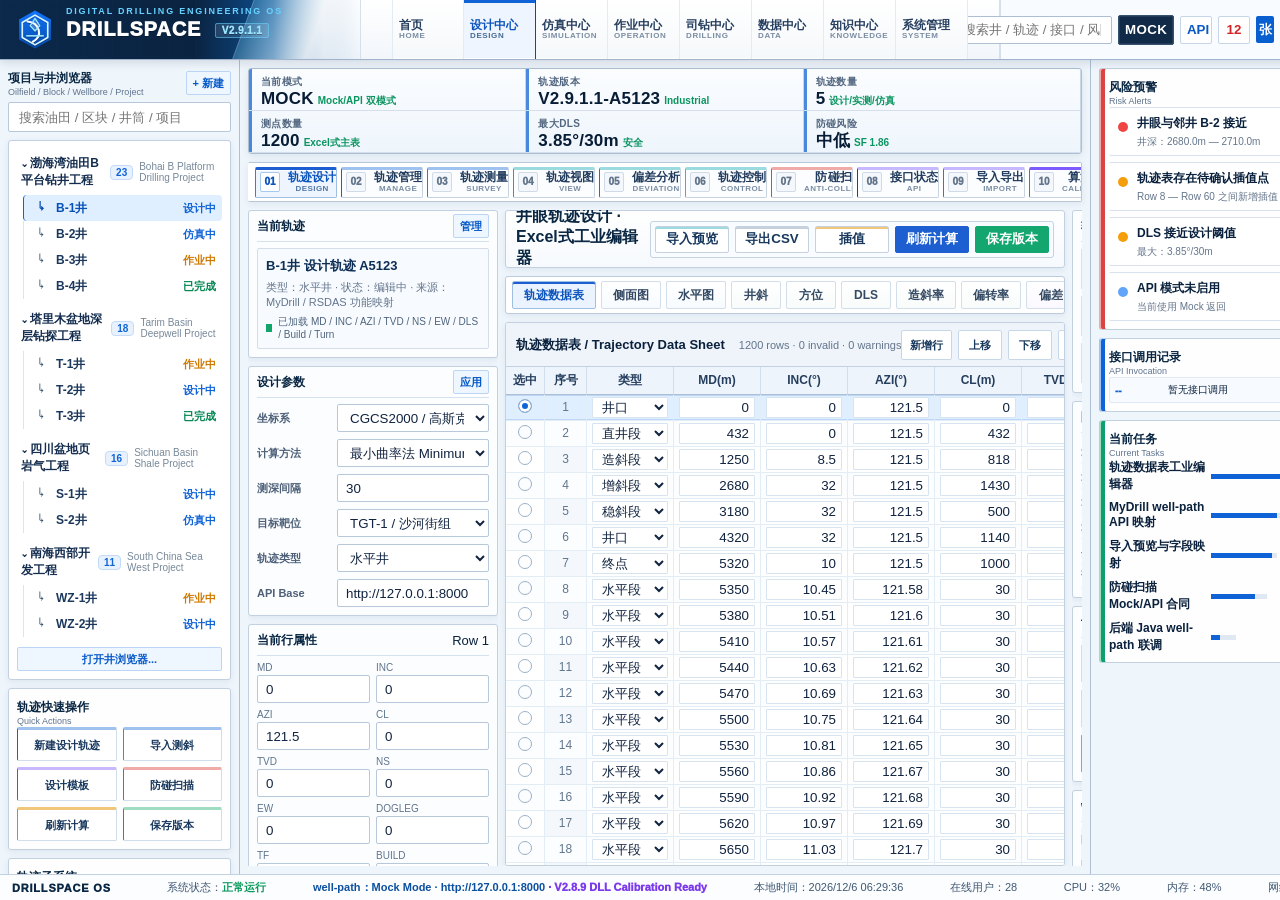
==== commit 59a071d1: "feat(drillspace): add V2.9.1 acceptance sample library" ====
--- a/frontend/index.html
+++ b/frontend/index.html
@@ -3,7 +3,7 @@
 <head>
   <meta charset="UTF-8" />
   <meta name="viewport" content="width=device-width, initial-scale=1.0" />
-  <title>DrillSpace V2.8.9｜MyDrill DLL 对照校准版</title>
+  <title>DrillSpace V2.9.1.1｜标准验收样本库与样本生成器</title>
   <link rel="stylesheet" href="style.css" />
 </head>
 <body>
@@ -20,7 +20,7 @@
       </div>
       <div class="brand-copy">
         <div class="brand-eyebrow">DIGITAL DRILLING ENGINEERING OS</div>
-        <div class="brand-title">DRILLSPACE <span>V2.8.9</span></div>
+        <div class="brand-title">DRILLSPACE <span>V2.9.1.1</span></div>
         <div class="brand-sub">Trajectory · Mechanics · Hydraulics · Realtime · AI Command</div>
       </div>
     </div>
@@ -72,7 +72,7 @@
   <main class="main-canvas">
     <section class="kpi-strip">
       <div class="kpi"><span>当前模式</span><b id="apiModeKpi">MOCK</b><em>Mock/API 双模式</em></div>
-      <div class="kpi"><span>轨迹版本</span><b id="trajectoryVersionKpi">V2.8.9-A5123</b><em>Industrial</em></div>
+      <div class="kpi"><span>轨迹版本</span><b id="trajectoryVersionKpi">V2.9.1.1-A5123</b><em>Industrial</em></div>
       <div class="kpi"><span>轨迹数量</span><b id="trajCount">5</b><em>设计/实测/仿真</em></div>
       <div class="kpi"><span>测点数量</span><b id="rowCountKpi">1200</b><em>Excel式主表</em></div>
       <div class="kpi"><span>最大DLS</span><b id="maxDlsKpi">3.85°/30m</b><em class="safe">安全</em></div>
@@ -89,6 +89,7 @@
       <button data-module="collision"><span>07</span><b>防碰扫描</b><em>ANTI-COLLISION</em></button>
       <button data-module="api"><span>08</span><b>接口状态</b><em>API</em></button>
       <button data-module="importExport"><span>09</span><b>导入导出</b><em>IMPORT</em></button>
+      <button data-module="calibration"><span>10</span><b>算法校准</b><em>CALIBRATION</em></button>
     </section>
 
     <section class="trajectory-workbench">
@@ -229,6 +230,6 @@
 </div>
 <div id="toast" class="toast"></div>
 
-<script src="app.js"></script>
+<script src="app.js?v=2.9.1.1"></script>
 </body>
 </html>
--- a/frontend/style.css
+++ b/frontend/style.css
@@ -1201,3 +1201,120 @@
 .api-list div:has(span.call-mock){
   background:linear-gradient(90deg,rgba(124,58,237,.055),rgba(255,255,255,0));
 }
+
+
+
+/* =========================================================
+   DrillSpace V2.9.0 Calibration Report Page
+   ========================================================= */
+.calibration-page-v290{height:100%;overflow:auto;background:#f5f8fc;padding:8px;display:grid;gap:8px;grid-template-rows:auto auto auto auto minmax(320px,1fr) auto}
+.calibration-head{min-height:54px;border:1px solid #bdccdc;background:#fff;border-radius:3px;display:flex;align-items:center;justify-content:space-between;padding:9px 12px;box-shadow:0 1px 4px rgba(9,35,66,.06)}
+.calibration-head b{display:block;font-size:16px;color:#10243f}.calibration-head span{display:block;margin-top:3px;font-size:11px;color:#6a7d92}.calibration-head.pass{border-left:4px solid #13a66f}.calibration-head.review{border-left:4px solid #d48a09}.calibration-head.mock{border-left:4px solid #7c5cff}.calibration-verdict{min-width:110px;text-align:center;border:1px solid #d1deeb;background:#f8fbff;border-radius:3px;padding:5px 10px}.calibration-verdict strong{font-size:20px;color:#0d55bd;display:block}.calibration-verdict small{font-size:10px;color:#6a7d92;font-weight:900}.calibration-actions{height:34px;border:1px solid #bdccdc;background:#fff;border-radius:3px;display:flex;align-items:center;gap:6px;padding:4px 7px;overflow-x:auto}.calibration-actions button{height:25px;border:1px solid #c4d2e1;background:#fff;border-radius:2px;font-weight:900;color:#213d5e;white-space:nowrap}.calibration-actions button.primary{background:#1d5fd0;border-color:#1d5fd0;color:#fff}.calibration-actions button:hover{background:#eef5ff;border-color:#9ebfe1}.calibration-kpi-grid{display:grid;grid-template-columns:repeat(4,minmax(120px,1fr));gap:7px}.calib-kpi{border:1px solid #c4d2e1;background:#fff;border-radius:3px;padding:8px 10px;border-left:3px solid #9fc2ef}.calib-kpi.pass{border-left-color:#13a66f}.calib-kpi.review{border-left-color:#d48a09}.calib-kpi.mock{border-left-color:#7c5cff}.calib-kpi span,.calib-metric span{display:block;font-size:10px;color:#6a7d92;font-weight:900;letter-spacing:.2px}.calib-kpi b{display:block;font-size:20px;line-height:24px;color:#10243f}.calib-kpi em,.calib-metric em{font-style:normal;font-size:10px;color:#6a7d92}.calibration-metrics-grid{display:grid;grid-template-columns:repeat(6,minmax(120px,1fr));gap:7px}.calib-metric{border:1px solid #c4d2e1;background:#fff;border-radius:3px;padding:7px 9px;border-top:3px solid #13a66f}.calib-metric.review{border-top-color:#d48a09}.calib-metric b{display:block;font-size:17px;line-height:21px;color:#10243f}.calibration-main-grid{min-height:340px;display:grid;grid-template-columns:minmax(520px,1fr) 310px;gap:8px}.calibration-chart-card,.calibration-side-card,.calibration-table-card{border:1px solid #c4d2e1;background:#fff;border-radius:3px;overflow:hidden;box-shadow:0 1px 4px rgba(9,35,66,.06)}.calibration-card-title{height:32px;border-bottom:1px solid #dce6f0;background:#f5f8fc;display:flex;align-items:center;gap:8px;padding:0 10px}.calibration-card-title b{font-size:12px;color:#10243f}.calibration-card-title span{font-size:10px;color:#6a7d92}.calibration-error-svg{width:100%;height:calc(100% - 32px);min-height:300px;display:block}.calibration-side-card{display:grid;grid-template-rows:32px 1fr}.calibration-note{margin:8px;border:1px solid #d6e1ec;background:#fbfdff;border-radius:3px;padding:8px;border-left:3px solid #9fc2ef}.calibration-note.pass{border-left-color:#13a66f}.calibration-note.review{border-left-color:#d48a09}.calibration-note b{display:block;font-size:12px;color:#10243f;margin-bottom:4px}.calibration-note span{font-size:11px;color:#5d7189;line-height:1.5}.calibration-table-card{min-height:240px;display:grid;grid-template-rows:32px minmax(0,1fr)}.calibration-table-wrap{overflow:auto}.calibration-table{width:100%;border-collapse:collapse;font-size:12px}.calibration-table th{position:sticky;top:0;background:#edf4fb;border:1px solid #d2deec;height:27px;color:#263e5e}.calibration-table td{border:1px solid #e3edf6;height:24px;text-align:center;background:#fff}.calibration-table tr:nth-child(even) td{background:#fbfdff}.calibration-empty{padding:24px;color:#6a7d92;font-weight:900;text-align:center}.command-ribbon button[data-module="calibration"]{border-top-color:#7c5cff !important}.command-ribbon button[data-module="calibration"].active{border-top-color:#1d5fd0 !important;background:#eef5ff !important}
+@media(max-width:1500px){.calibration-metrics-grid{grid-template-columns:repeat(3,1fr)}.calibration-main-grid{grid-template-columns:1fr}.calibration-kpi-grid{grid-template-columns:repeat(2,1fr)}}
+
+
+/* =========================================================
+   DrillSpace V2.9.1 Acceptance Sample Library
+   标准验收样本库：高信息密度、不收敛、不减内容。
+   ========================================================= */
+.sample-library-v291{
+  border:1px solid #c4d2e1;
+  background:#fbfdff;
+  border-radius:3px;
+  padding:8px;
+  display:grid;
+  gap:8px;
+  box-shadow:0 1px 5px rgba(15,52,92,.055);
+}
+.sample-library-head{
+  min-height:34px;
+  display:flex;
+  justify-content:space-between;
+  align-items:center;
+  gap:10px;
+  border-bottom:1px solid #e3edf6;
+  padding-bottom:7px;
+}
+.sample-library-head b{font-size:13px;color:#10243f}
+.sample-library-head span{display:block;font-size:10px;color:#6a7d92;margin-top:2px}
+.sample-library-actions{display:flex;gap:5px;white-space:nowrap}
+.sample-library-actions button,
+.sample-runbar button{
+  height:26px;
+  border:1px solid #c7d5e4;
+  background:#fff;
+  border-radius:2px;
+  font-weight:850;
+  color:#263f5f;
+  padding:0 9px;
+}
+.sample-library-actions button:hover,
+.sample-runbar button:hover{background:#eef5ff;border-color:#9ebfe1}
+.sample-card-grid{
+  display:grid;
+  grid-template-columns:repeat(6,minmax(120px,1fr));
+  gap:6px;
+}
+.sample-card{
+  min-height:82px;
+  text-align:left;
+  border:1px solid #cbd8e7;
+  border-top:3px solid #9fc2ef;
+  background:#fff;
+  border-radius:3px;
+  padding:7px 8px;
+  display:grid;
+  grid-template-rows:auto 1fr auto;
+  gap:4px;
+}
+.sample-card b{font-size:12px;color:#10243f}
+.sample-card span{font-size:10px;color:#65798f;line-height:1.35}
+.sample-card em{font-style:normal;font-size:9px;color:#50627a;font-weight:850}
+.sample-card.standard{border-top-color:#9fc2ef}
+.sample-card.basic{border-top-color:#9fdcc1}
+.sample-card.review{border-top-color:#f0aaa8}
+.sample-card.active{
+  background:#eef5ff;
+  border-color:#9ebfe1;
+  box-shadow:inset 0 0 0 1px rgba(29,95,208,.12);
+}
+.sample-runbar{
+  min-height:32px;
+  display:flex;
+  align-items:center;
+  gap:7px;
+  border-top:1px solid #e3edf6;
+  padding-top:7px;
+  flex-wrap:wrap;
+}
+.sample-runbar span{
+  margin-right:auto;
+  color:#50627a;
+  font-size:12px;
+}
+.sample-runbar span b{color:#10243f}
+.sample-runbar .primary{
+  background:#1d5fd0;
+  border-color:#1d5fd0;
+  color:#fff;
+}
+@media(max-width:1500px){
+  .sample-card-grid{grid-template-columns:repeat(3,minmax(140px,1fr))}
+  .sample-library-head{display:grid}
+}
+
+/* V2.9.1.1 Acceptance Sample Library Runtime Fix */
+.sample-library-v291{border:1px solid #c4d2e1;background:#fbfdff;border-radius:3px;padding:8px;display:grid;gap:8px;box-shadow:0 1px 5px rgba(15,52,92,.055)}
+.sample-library-head{min-height:34px;display:flex;justify-content:space-between;align-items:center;gap:10px;border-bottom:1px solid #e3edf6;padding-bottom:7px}
+.sample-library-head b{font-size:13px;color:#10243f}.sample-library-head span{display:block;font-size:10px;color:#6a7d92;margin-top:2px}
+.sample-library-actions{display:flex;gap:5px;white-space:nowrap}
+.sample-library-actions button,.sample-runbar button{height:26px;border:1px solid #c7d5e4;background:#fff;border-radius:2px;font-weight:850;color:#263f5f;padding:0 9px}
+.sample-library-actions button:hover,.sample-runbar button:hover{background:#eef5ff;border-color:#9ebfe1}
+.sample-card-grid{display:grid;grid-template-columns:repeat(6,minmax(120px,1fr));gap:6px}
+.sample-card{min-height:82px;text-align:left;border:1px solid #cbd8e7;border-top:3px solid #9fc2ef;background:#fff;border-radius:3px;padding:7px 8px;display:grid;grid-template-rows:auto 1fr auto;gap:4px}
+.sample-card b{font-size:12px;color:#10243f}.sample-card span{font-size:10px;color:#65798f;line-height:1.35}.sample-card em{font-style:normal;font-size:9px;color:#50627a;font-weight:850}
+.sample-card.basic{border-top-color:#9fdcc1}.sample-card.standard{border-top-color:#9fc2ef}.sample-card.review{border-top-color:#f0aaa8}
+.sample-card.active{background:#eef5ff;border-color:#9ebfe1;box-shadow:inset 0 0 0 1px rgba(29,95,208,.12)}
+.sample-runbar{min-height:32px;display:flex;align-items:center;gap:7px;border-top:1px solid #e3edf6;padding-top:7px;flex-wrap:wrap}
+.sample-runbar span{margin-right:auto;color:#50627a;font-size:12px}.sample-runbar span b{color:#10243f}.sample-runbar .primary{background:#1d5fd0;border-color:#1d5fd0;color:#fff}
+@media(max-width:1500px){.sample-card-grid{grid-template-columns:repeat(3,minmax(140px,1fr))}.sample-library-head{display:grid}}
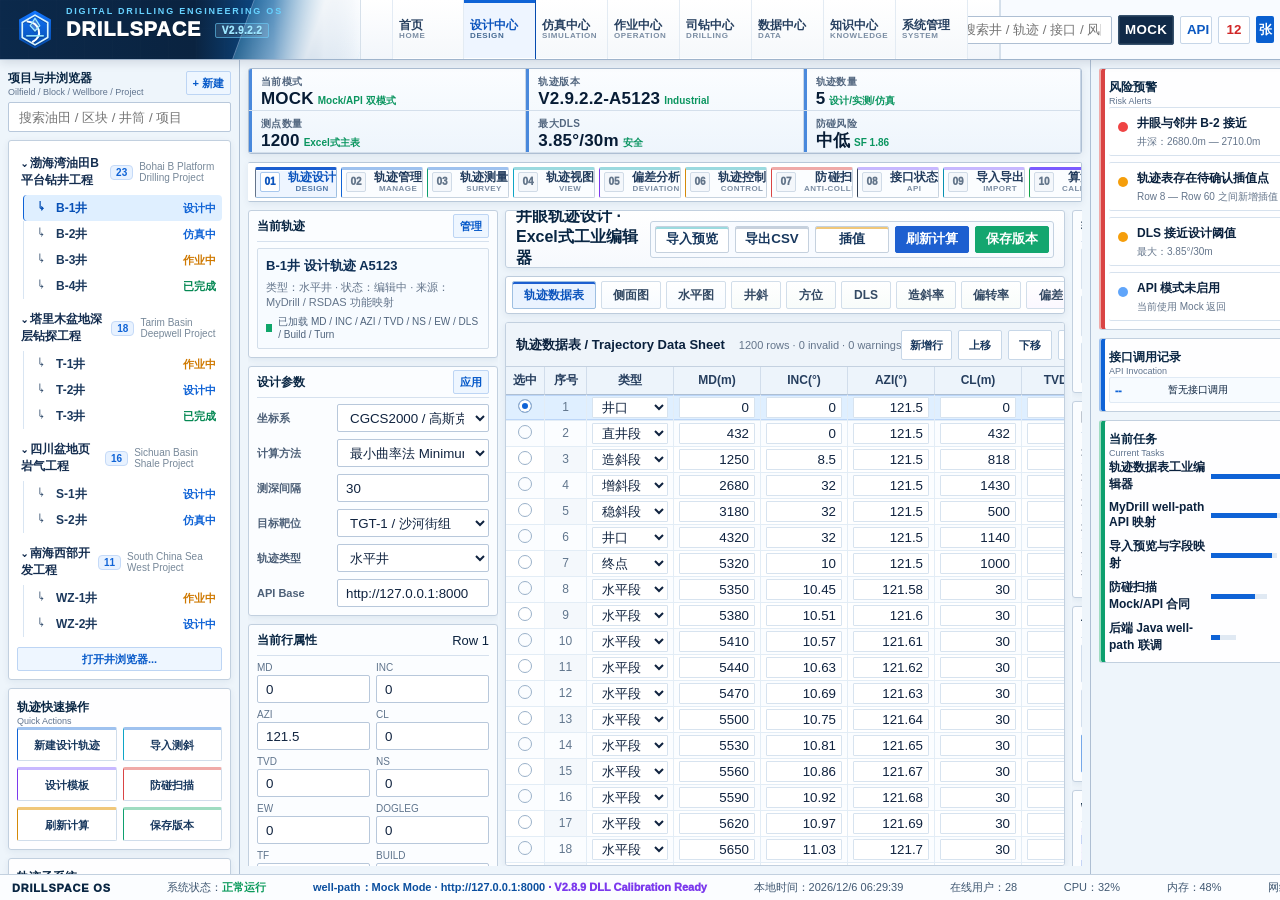
==== commit f67fdf2b: "feat(drillspace): add V2.9.2 batch acceptance report" ====
--- a/frontend/index.html
+++ b/frontend/index.html
@@ -3,7 +3,7 @@
 <head>
   <meta charset="UTF-8" />
   <meta name="viewport" content="width=device-width, initial-scale=1.0" />
-  <title>DrillSpace V2.9.1.1｜标准验收样本库与样本生成器</title>
+  <title>DrillSpace V2.9.2.2｜批量验收总报告版</title>
   <link rel="stylesheet" href="style.css" />
 </head>
 <body>
@@ -20,7 +20,7 @@
       </div>
       <div class="brand-copy">
         <div class="brand-eyebrow">DIGITAL DRILLING ENGINEERING OS</div>
-        <div class="brand-title">DRILLSPACE <span>V2.9.1.1</span></div>
+        <div class="brand-title">DRILLSPACE <span>V2.9.2.2</span></div>
         <div class="brand-sub">Trajectory · Mechanics · Hydraulics · Realtime · AI Command</div>
       </div>
     </div>
@@ -72,7 +72,7 @@
   <main class="main-canvas">
     <section class="kpi-strip">
       <div class="kpi"><span>当前模式</span><b id="apiModeKpi">MOCK</b><em>Mock/API 双模式</em></div>
-      <div class="kpi"><span>轨迹版本</span><b id="trajectoryVersionKpi">V2.9.1.1-A5123</b><em>Industrial</em></div>
+      <div class="kpi"><span>轨迹版本</span><b id="trajectoryVersionKpi">V2.9.2.2-A5123</b><em>Industrial</em></div>
       <div class="kpi"><span>轨迹数量</span><b id="trajCount">5</b><em>设计/实测/仿真</em></div>
       <div class="kpi"><span>测点数量</span><b id="rowCountKpi">1200</b><em>Excel式主表</em></div>
       <div class="kpi"><span>最大DLS</span><b id="maxDlsKpi">3.85°/30m</b><em class="safe">安全</em></div>
@@ -230,6 +230,6 @@
 </div>
 <div id="toast" class="toast"></div>
 
-<script src="app.js?v=2.9.1.1"></script>
+<script src="app.js?v=2.9.2.2"></script>
 </body>
 </html>
--- a/frontend/style.css
+++ b/frontend/style.css
@@ -1318,3 +1318,58 @@
 .sample-runbar{min-height:32px;display:flex;align-items:center;gap:7px;border-top:1px solid #e3edf6;padding-top:7px;flex-wrap:wrap}
 .sample-runbar span{margin-right:auto;color:#50627a;font-size:12px}.sample-runbar span b{color:#10243f}.sample-runbar .primary{background:#1d5fd0;border-color:#1d5fd0;color:#fff}
 @media(max-width:1500px){.sample-card-grid{grid-template-columns:repeat(3,minmax(140px,1fr))}.sample-library-head{display:grid}}
+
+
+/* =========================================================
+   DrillSpace V2.9.2 Batch Acceptance Report
+   批量验收总报告工业面板
+   ========================================================= */
+.batch-acceptance-v292{border:1px solid #bdccdc;background:#fbfdff;border-radius:3px;display:grid;gap:8px;padding:8px;box-shadow:0 1px 6px rgba(15,52,92,.06)}
+.batch-head{display:flex;align-items:center;justify-content:space-between;gap:12px;border-bottom:1px solid #e1eaf3;padding-bottom:8px}
+.batch-head b{font-size:14px;color:#10243f}.batch-head span{display:block;font-size:10px;color:#6a7d92;margin-top:2px}
+.batch-head.pass{box-shadow:inset 3px 0 0 #13a66f;padding-left:8px}.batch-head.review{box-shadow:inset 3px 0 0 #d48a09;padding-left:8px}
+.batch-verdict{min-width:170px;border:1px solid #c8d6e6;background:#fff;padding:7px 10px;text-align:right}
+.batch-verdict strong{display:block;font-size:22px;color:#0d55bd;line-height:24px}.batch-verdict small{font-size:10px;color:#6a7d92}
+.batch-actions{display:flex;gap:6px;align-items:center;flex-wrap:wrap}
+.batch-actions button{height:28px;border:1px solid #c7d5e4;background:#fff;border-radius:2px;font-weight:850;color:#263f5f;padding:0 10px}
+.batch-actions .primary{background:#1d5fd0;color:#fff;border-color:#1d5fd0}
+.batch-kpi-grid{display:grid;grid-template-columns:1.2fr repeat(4,1fr);gap:6px}
+.batch-kpi{border:1px solid #cbd8e7;border-top:3px solid #9fc2ef;background:#fff;padding:8px 10px;min-height:58px}
+.batch-kpi.pass{border-top-color:#13a66f}.batch-kpi.review{border-top-color:#d48a09}
+.batch-kpi span{display:block;font-size:10px;color:#6a7d92;font-weight:850}.batch-kpi b{display:block;font-size:21px;color:#10243f;line-height:24px}.batch-kpi em{font-style:normal;font-size:9px;color:#6a7d92}
+.batch-error-grid{display:grid;grid-template-columns:repeat(6,1fr);gap:6px}
+.batch-error-grid div{border:1px solid #d4e0ec;background:#fff;padding:6px 8px;border-left:2px solid #9fc2ef}
+.batch-error-grid span{display:block;font-size:10px;color:#6a7d92}.batch-error-grid b{display:block;font-size:16px;color:#10243f}
+.batch-table-wrap{max-height:250px;overflow:auto;border:1px solid #d4e0ec;background:#fff}
+.batch-table{width:100%;border-collapse:collapse;font-size:11px}
+.batch-table th{position:sticky;top:0;background:#edf4fb;border:1px solid #d5e1ee;height:28px;color:#263e5e}
+.batch-table td{border:1px solid #e3edf6;height:26px;text-align:center;padding:0 5px}
+.batch-table td:nth-child(2),.batch-table td:last-child{text-align:left}
+.batch-table .row-pass td{background:#fbfffd}.batch-table .row-review td{background:#fffaf1}
+@media(max-width:1500px){.batch-kpi-grid{grid-template-columns:repeat(3,1fr)}.batch-error-grid{grid-template-columns:repeat(3,1fr)}}
+
+
+/* V2.9.2.1 Batch Acceptance Button Fix */
+.batch-acceptance-v292{border:1px solid #bdccdc;background:#fbfdff;border-radius:3px;display:grid;gap:8px;padding:8px;margin:8px 0;box-shadow:0 1px 6px rgba(15,52,92,.06)}
+.batch-head{display:flex;align-items:center;justify-content:space-between;gap:12px;border-bottom:1px solid #e1eaf3;padding-bottom:8px}
+.batch-head b{font-size:14px;color:#10243f}.batch-head span{display:block;font-size:10px;color:#6a7d92;margin-top:2px}
+.batch-head.pass{box-shadow:inset 3px 0 0 #13a66f;padding-left:8px}.batch-head.review{box-shadow:inset 3px 0 0 #d48a09;padding-left:8px}
+.batch-verdict{min-width:170px;border:1px solid #c8d6e6;background:#fff;padding:7px 10px;text-align:right}
+.batch-verdict strong{display:block;font-size:22px;color:#0d55bd;line-height:24px}.batch-verdict small{font-size:10px;color:#6a7d92}
+.batch-actions{display:flex;gap:6px;align-items:center;flex-wrap:wrap}
+.batch-actions button{height:28px;border:1px solid #c7d5e4;background:#fff;border-radius:2px;font-weight:850;color:#263f5f;padding:0 10px}
+.batch-actions .primary{background:#1d5fd0;color:#fff;border-color:#1d5fd0}
+.batch-kpi-grid{display:grid;grid-template-columns:1.2fr repeat(4,1fr);gap:6px}
+.batch-kpi{border:1px solid #cbd8e7;border-top:3px solid #9fc2ef;background:#fff;padding:8px 10px;min-height:58px}
+.batch-kpi.pass{border-top-color:#13a66f}.batch-kpi.review{border-top-color:#d48a09}
+.batch-kpi span{display:block;font-size:10px;color:#6a7d92;font-weight:850}.batch-kpi b{display:block;font-size:21px;color:#10243f;line-height:24px}.batch-kpi em{font-style:normal;font-size:9px;color:#6a7d92}
+.batch-error-grid{display:grid;grid-template-columns:repeat(6,1fr);gap:6px}
+.batch-error-grid div{border:1px solid #d4e0ec;background:#fff;padding:6px 8px;border-left:2px solid #9fc2ef}
+.batch-error-grid span{display:block;font-size:10px;color:#6a7d92}.batch-error-grid b{display:block;font-size:16px;color:#10243f}
+.batch-table-wrap{max-height:250px;overflow:auto;border:1px solid #d4e0ec;background:#fff}
+.batch-table{width:100%;border-collapse:collapse;font-size:11px}
+.batch-table th{position:sticky;top:0;background:#edf4fb;border:1px solid #d5e1ee;height:28px;color:#263e5e}
+.batch-table td{border:1px solid #e3edf6;height:26px;text-align:center;padding:0 5px}
+.batch-table td:nth-child(2),.batch-table td:last-child{text-align:left}
+.batch-table .row-pass td{background:#fbfffd}.batch-table .row-review td{background:#fffaf1}
+@media(max-width:1500px){.batch-kpi-grid{grid-template-columns:repeat(3,1fr)}.batch-error-grid{grid-template-columns:repeat(3,1fr)}}
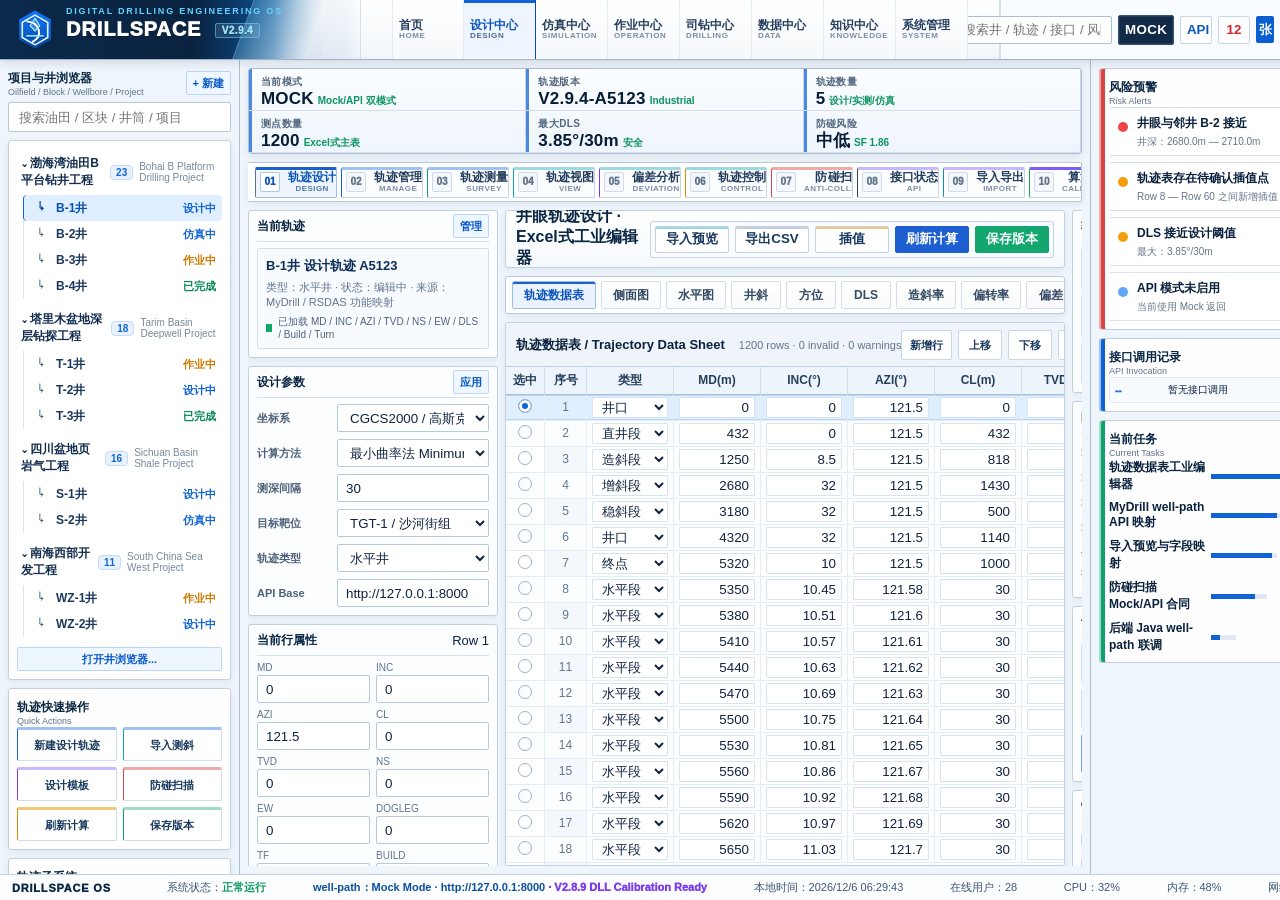
==== commit a6cb1e79: "feat(drillspace): add V2.9.4 trajectory acceptance center" ====
--- a/frontend/index.html
+++ b/frontend/index.html
@@ -3,7 +3,7 @@
 <head>
   <meta charset="UTF-8" />
   <meta name="viewport" content="width=device-width, initial-scale=1.0" />
-  <title>DrillSpace V2.9.2.2｜批量验收总报告版</title>
+  <title>DrillSpace V2.9.4｜轨迹子系统阶段验收中心</title>
   <link rel="stylesheet" href="style.css" />
 </head>
 <body>
@@ -20,7 +20,7 @@
       </div>
       <div class="brand-copy">
         <div class="brand-eyebrow">DIGITAL DRILLING ENGINEERING OS</div>
-        <div class="brand-title">DRILLSPACE <span>V2.9.2.2</span></div>
+        <div class="brand-title">DRILLSPACE <span>V2.9.4</span></div>
         <div class="brand-sub">Trajectory · Mechanics · Hydraulics · Realtime · AI Command</div>
       </div>
     </div>
@@ -72,7 +72,7 @@
   <main class="main-canvas">
     <section class="kpi-strip">
       <div class="kpi"><span>当前模式</span><b id="apiModeKpi">MOCK</b><em>Mock/API 双模式</em></div>
-      <div class="kpi"><span>轨迹版本</span><b id="trajectoryVersionKpi">V2.9.2.2-A5123</b><em>Industrial</em></div>
+      <div class="kpi"><span>轨迹版本</span><b id="trajectoryVersionKpi">V2.9.4-A5123</b><em>Industrial</em></div>
       <div class="kpi"><span>轨迹数量</span><b id="trajCount">5</b><em>设计/实测/仿真</em></div>
       <div class="kpi"><span>测点数量</span><b id="rowCountKpi">1200</b><em>Excel式主表</em></div>
       <div class="kpi"><span>最大DLS</span><b id="maxDlsKpi">3.85°/30m</b><em class="safe">安全</em></div>
@@ -230,6 +230,6 @@
 </div>
 <div id="toast" class="toast"></div>
 
-<script src="app.js?v=2.9.2.2"></script>
+<script src="app.js?v=2.9.4"></script>
 </body>
 </html>
--- a/frontend/style.css
+++ b/frontend/style.css
@@ -1373,3 +1373,50 @@
 .batch-table td:nth-child(2),.batch-table td:last-child{text-align:left}
 .batch-table .row-pass td{background:#fbfffd}.batch-table .row-review td{background:#fffaf1}
 @media(max-width:1500px){.batch-kpi-grid{grid-template-columns:repeat(3,1fr)}.batch-error-grid{grid-template-columns:repeat(3,1fr)}}
+
+
+/* =========================================================
+   DrillSpace V2.9.3 Collision Acceptance Samples
+   防碰扫描标准样本库
+   ========================================================= */
+.collision-acceptance-v293{border:1px solid #bdccdc;background:#fbfdff;border-radius:3px;display:grid;gap:8px;padding:8px;margin:8px 0;box-shadow:0 1px 6px rgba(15,52,92,.06)}
+.collision-acceptance-head{display:flex;align-items:center;justify-content:space-between;gap:12px;border-bottom:1px solid #e1eaf3;padding-bottom:8px}
+.collision-acceptance-head.pass{box-shadow:inset 3px 0 0 #13a66f;padding-left:8px}.collision-acceptance-head.review{box-shadow:inset 3px 0 0 #d48a09;padding-left:8px}
+.collision-acceptance-head b{font-size:14px;color:#10243f}.collision-acceptance-head span{display:block;font-size:10px;color:#6a7d92;margin-top:2px}
+.collision-acceptance-verdict{min-width:190px;border:1px solid #c8d6e6;background:#fff;padding:7px 10px;text-align:right}
+.collision-acceptance-verdict strong{display:block;font-size:22px;color:#0d55bd;line-height:24px}.collision-acceptance-verdict small{font-size:10px;color:#6a7d92}
+.collision-acceptance-actions{display:flex;gap:6px;flex-wrap:wrap}.collision-acceptance-actions button{height:28px;border:1px solid #c7d5e4;background:#fff;border-radius:2px;font-weight:850;color:#263f5f;padding:0 10px}.collision-acceptance-actions .primary{background:#1d5fd0;color:#fff;border-color:#1d5fd0}
+.collision-sample-grid{display:grid;grid-template-columns:repeat(6,minmax(120px,1fr));gap:6px}
+.collision-sample-card{min-height:78px;text-align:left;border:1px solid #cbd8e7;border-top:3px solid #9fc2ef;background:#fff;border-radius:3px;padding:7px 8px;display:grid;grid-template-rows:auto 1fr auto;gap:4px}
+.collision-sample-card b{font-size:12px;color:#10243f}.collision-sample-card span{font-size:10px;color:#65798f;line-height:1.35}.collision-sample-card em{font-style:normal;font-size:9px;color:#50627a;font-weight:850}
+.collision-sample-card.safe{border-top-color:#13a66f}.collision-sample-card.warning{border-top-color:#d48a09}.collision-sample-card.review{border-top-color:#f0aaa8}.collision-sample-card.danger{border-top-color:#d94444}
+.collision-acceptance-kpis{display:grid;grid-template-columns:repeat(4,1fr);gap:6px}.collision-acceptance-kpis div{border:1px solid #d4e0ec;background:#fff;padding:7px 9px;border-left:2px solid #9fc2ef}.collision-acceptance-kpis span{display:block;font-size:10px;color:#6a7d92}.collision-acceptance-kpis b{font-size:18px;color:#10243f}
+.collision-acceptance-table-wrap{max-height:230px;overflow:auto;border:1px solid #d4e0ec;background:#fff}
+.collision-acceptance-table{width:100%;border-collapse:collapse;font-size:11px}.collision-acceptance-table th{position:sticky;top:0;background:#edf4fb;border:1px solid #d5e1ee;height:28px;color:#263e5e}.collision-acceptance-table td{border:1px solid #e3edf6;height:26px;text-align:center;padding:0 5px}.collision-acceptance-table td:nth-child(2),.collision-acceptance-table td:last-child{text-align:left}.collision-acceptance-table .row-pass td{background:#fbfffd}.collision-acceptance-table .row-review td{background:#fffaf1}
+@media(max-width:1500px){.collision-sample-grid{grid-template-columns:repeat(3,minmax(140px,1fr))}.collision-acceptance-kpis{grid-template-columns:repeat(2,1fr)}}
+
+
+/* =========================================================
+   DrillSpace V2.9.4 Trajectory Subsystem Acceptance Center
+   阶段验收中心
+   ========================================================= */
+.stage-acceptance-v294{border:1px solid #b8c8d9;background:#fbfdff;border-radius:3px;display:grid;gap:8px;padding:8px;margin:8px 0;box-shadow:0 2px 8px rgba(15,52,92,.08)}
+.stage-head{display:flex;align-items:center;justify-content:space-between;gap:12px;border-bottom:1px solid #e1eaf3;padding-bottom:8px}
+.stage-head.pass{box-shadow:inset 4px 0 0 #13a66f;padding-left:8px}.stage-head.review{box-shadow:inset 4px 0 0 #d48a09;padding-left:8px}
+.stage-head b{font-size:15px;color:#10243f}.stage-head span{display:block;font-size:10px;color:#6a7d92;margin-top:2px}
+.stage-verdict{min-width:190px;border:1px solid #c8d6e6;background:#fff;padding:8px 12px;text-align:right}
+.stage-verdict strong{display:block;font-size:24px;color:#0d55bd;line-height:26px}.stage-verdict small{font-size:10px;color:#6a7d92}
+.stage-actions{display:flex;gap:6px;flex-wrap:wrap}.stage-actions button{height:29px;border:1px solid #c7d5e4;background:#fff;border-radius:2px;font-weight:850;color:#263f5f;padding:0 10px}.stage-actions .primary{background:#1d5fd0;color:#fff;border-color:#1d5fd0}
+.stage-kpi-grid{display:grid;grid-template-columns:1.2fr repeat(4,1fr);gap:6px}
+.stage-kpi{border:1px solid #cbd8e7;border-top:3px solid #9fc2ef;background:#fff;padding:8px 10px;min-height:60px}
+.stage-kpi.pass{border-top-color:#13a66f}.stage-kpi.review{border-top-color:#d48a09}
+.stage-kpi span{display:block;font-size:10px;color:#6a7d92;font-weight:850}.stage-kpi b{display:block;font-size:22px;color:#10243f;line-height:25px}.stage-kpi em{font-style:normal;font-size:9px;color:#6a7d92}
+.stage-lines-grid{display:grid;grid-template-columns:1fr 1fr;gap:6px}
+.stage-line-card{border:1px solid #d4e0ec;background:#fff;padding:9px 10px;border-left:3px solid #d48a09}
+.stage-line-card.pass{border-left-color:#13a66f}.stage-line-card.review{border-left-color:#d48a09}
+.stage-line-card b{display:block;font-size:13px;color:#10243f}.stage-line-card span{display:block;font-size:11px;color:#50627a;margin-top:4px}.stage-line-card em{display:block;font-style:normal;font-size:10px;color:#6a7d92;margin-top:3px}
+.stage-status-grid{display:grid;grid-template-columns:repeat(4,1fr);gap:6px}
+.stage-status-grid div{border:1px solid #d4e0ec;background:#fff;padding:7px 9px;border-top:2px solid #9fc2ef}.stage-status-grid span{display:block;font-size:10px;color:#6a7d92}.stage-status-grid b{font-size:14px;color:#13a66f}
+.stage-file-list{border:1px solid #d4e0ec;background:#fff;padding:8px;display:grid;gap:4px}
+.stage-file-list>b{font-size:12px;color:#10243f;margin-bottom:2px}.stage-file-list div{display:grid;grid-template-columns:170px 1fr;gap:8px;border-top:1px solid #edf3fa;padding-top:4px;font-size:11px}.stage-file-list span{color:#50627a}.stage-file-list code{color:#0d55bd;font-family:Consolas,monospace}
+@media(max-width:1500px){.stage-kpi-grid{grid-template-columns:repeat(3,1fr)}.stage-lines-grid{grid-template-columns:1fr}.stage-status-grid{grid-template-columns:repeat(2,1fr)}}
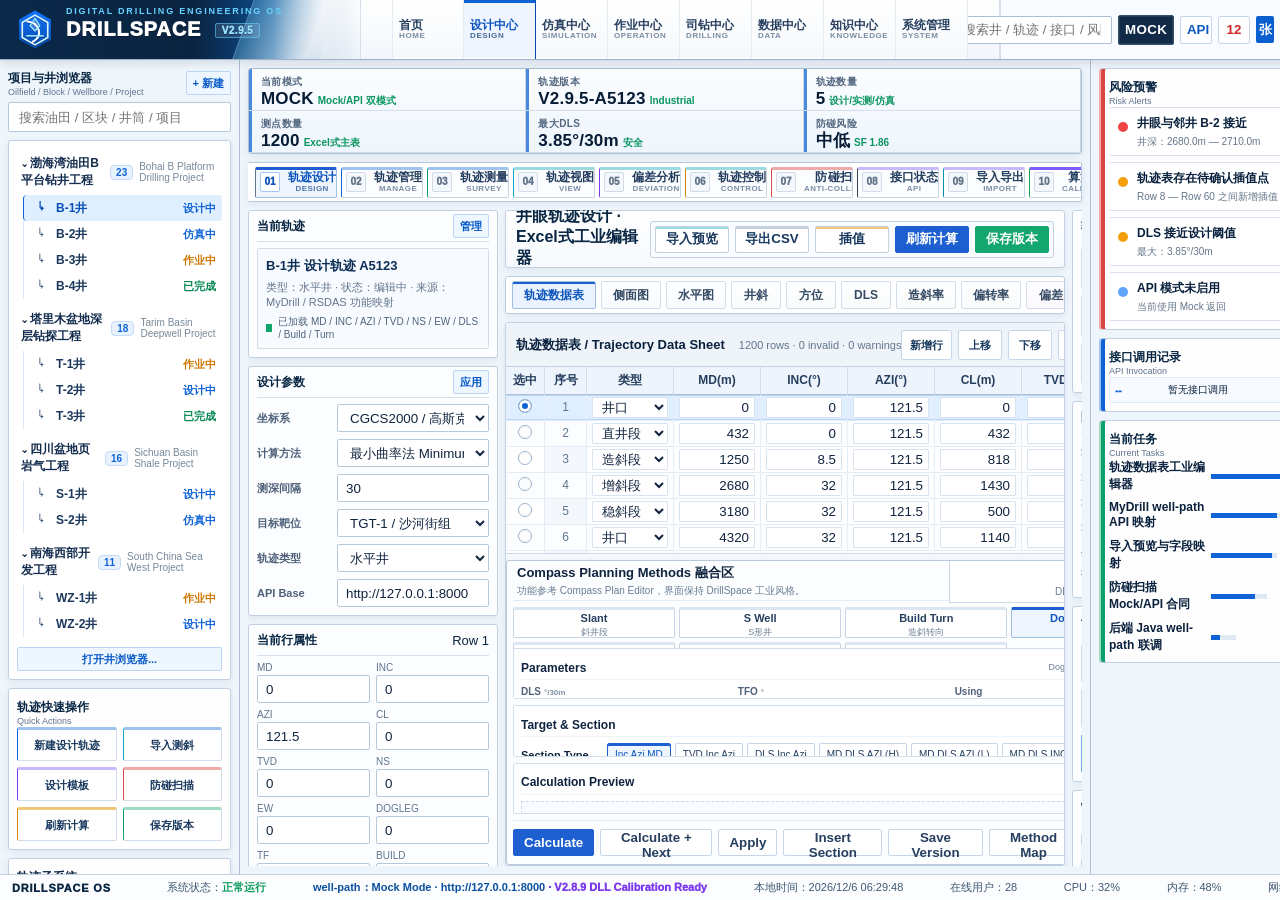
==== commit 67097dbb: "feat(drillspace): add V2.9.5 compass planning methods" ====
--- a/frontend/index.html
+++ b/frontend/index.html
@@ -3,7 +3,7 @@
 <head>
   <meta charset="UTF-8" />
   <meta name="viewport" content="width=device-width, initial-scale=1.0" />
-  <title>DrillSpace V2.9.4｜轨迹子系统阶段验收中心</title>
+  <title>DrillSpace V2.9.5｜轨迹规划方法库融合版</title>
   <link rel="stylesheet" href="style.css" />
 </head>
 <body>
@@ -20,7 +20,7 @@
       </div>
       <div class="brand-copy">
         <div class="brand-eyebrow">DIGITAL DRILLING ENGINEERING OS</div>
-        <div class="brand-title">DRILLSPACE <span>V2.9.4</span></div>
+        <div class="brand-title">DRILLSPACE <span>V2.9.5</span></div>
         <div class="brand-sub">Trajectory · Mechanics · Hydraulics · Realtime · AI Command</div>
       </div>
     </div>
@@ -72,7 +72,7 @@
   <main class="main-canvas">
     <section class="kpi-strip">
       <div class="kpi"><span>当前模式</span><b id="apiModeKpi">MOCK</b><em>Mock/API 双模式</em></div>
-      <div class="kpi"><span>轨迹版本</span><b id="trajectoryVersionKpi">V2.9.4-A5123</b><em>Industrial</em></div>
+      <div class="kpi"><span>轨迹版本</span><b id="trajectoryVersionKpi">V2.9.5-A5123</b><em>Industrial</em></div>
       <div class="kpi"><span>轨迹数量</span><b id="trajCount">5</b><em>设计/实测/仿真</em></div>
       <div class="kpi"><span>测点数量</span><b id="rowCountKpi">1200</b><em>Excel式主表</em></div>
       <div class="kpi"><span>最大DLS</span><b id="maxDlsKpi">3.85°/30m</b><em class="safe">安全</em></div>
@@ -230,6 +230,6 @@
 </div>
 <div id="toast" class="toast"></div>
 
-<script src="app.js?v=2.9.4"></script>
+<script src="app.js?v=2.9.5"></script>
 </body>
 </html>
--- a/frontend/style.css
+++ b/frontend/style.css
@@ -1420,3 +1420,285 @@
 .stage-file-list{border:1px solid #d4e0ec;background:#fff;padding:8px;display:grid;gap:4px}
 .stage-file-list>b{font-size:12px;color:#10243f;margin-bottom:2px}.stage-file-list div{display:grid;grid-template-columns:170px 1fr;gap:8px;border-top:1px solid #edf3fa;padding-top:4px;font-size:11px}.stage-file-list span{color:#50627a}.stage-file-list code{color:#0d55bd;font-family:Consolas,monospace}
 @media(max-width:1500px){.stage-kpi-grid{grid-template-columns:repeat(3,1fr)}.stage-lines-grid{grid-template-columns:1fr}.stage-status-grid{grid-template-columns:repeat(2,1fr)}}
+
+
+/* =========================================================
+   DrillSpace V2.9.5 Compass Planning Methods Fusion
+   轨迹规划方法库融合：吸收 Compass 功能内容，保持 DrillSpace 风格。
+   ========================================================= */
+.editor-content.v295-plan-editor{
+  display:grid !important;
+  grid-template-rows:minmax(0,1fr) 286px !important;
+  gap:6px;
+  overflow:hidden !important;
+  background:#f5f8fc;
+}
+.editor-content.v295-plan-editor .sheet-wrap{
+  min-height:0;
+  height:auto !important;
+  border-bottom:1px solid #cbd8e7;
+}
+.v295-planning-dock{
+  min-height:0;
+  border:1px solid #b9c9db;
+  background:#fbfdff;
+  border-radius:3px;
+  display:grid;
+  grid-template-rows:34px 35px minmax(0,1fr) 38px;
+  gap:6px;
+  padding:6px;
+  box-shadow:0 1px 6px rgba(15,52,92,.06);
+  overflow:hidden;
+}
+.v295-dock-head{
+  display:flex;
+  align-items:center;
+  justify-content:space-between;
+  gap:12px;
+  border-bottom:1px solid #e3edf6;
+  padding:0 4px 5px;
+}
+.v295-dock-head b{
+  font-size:13px;
+  color:#10243f;
+}
+.v295-dock-head span{
+  display:block;
+  font-size:10px;
+  color:#6a7d92;
+  margin-top:2px;
+}
+.v295-dock-status{
+  min-width:220px;
+  border:1px solid #cbd8e7;
+  background:#fff;
+  padding:5px 8px;
+  text-align:right;
+}
+.v295-dock-status b{
+  color:#0d55bd;
+}
+.v295-method-tabs{
+  display:grid;
+  grid-template-columns:repeat(7,minmax(90px,1fr));
+  gap:4px;
+}
+.v295-method-tabs button{
+  height:31px;
+  border:1px solid #c7d5e4;
+  border-top:3px solid #dbe6f2;
+  background:#fff;
+  border-radius:2px;
+  color:#263f5f;
+  display:grid;
+  grid-template-rows:14px 10px;
+  align-content:center;
+  text-align:center;
+}
+.v295-method-tabs button b{
+  font-size:11px;
+}
+.v295-method-tabs button span{
+  font-size:9px;
+  color:#6a7d92;
+}
+.v295-method-tabs button.active{
+  background:#eef5ff;
+  border-color:#9ebfe1;
+  border-top-color:#1d5fd0;
+  color:#0d55bd;
+}
+.v295-planning-body{
+  min-height:0;
+  display:grid;
+  grid-template-columns:minmax(430px,1.35fr) minmax(330px,.95fr) minmax(260px,.75fr);
+  gap:6px;
+  overflow:hidden;
+}
+.v295-param-panel,.v295-target-panel,.v295-preview-panel{
+  border:1px solid #d2deea;
+  background:#fff;
+  border-radius:2px;
+  overflow:auto;
+  padding:7px;
+}
+.v295-card-title{
+  height:24px;
+  display:flex;
+  align-items:center;
+  justify-content:space-between;
+  border-bottom:1px solid #edf3fa;
+  margin-bottom:6px;
+}
+.v295-card-title b{
+  font-size:12px;
+  color:#10243f;
+}
+.v295-card-title span{
+  font-size:9px;
+  color:#6a7d92;
+}
+.v295-form-grid{
+  display:grid;
+  grid-template-columns:repeat(4,minmax(72px,1fr));
+  gap:6px;
+  align-items:start;
+}
+.v295-form-grid.dogleg{
+  grid-template-columns:repeat(4,minmax(72px,1fr));
+}
+.v295-form-grid.nudge{
+  grid-template-columns:repeat(5,minmax(70px,1fr));
+}
+.v295-field{
+  display:grid;
+  gap:2px;
+  font-size:10px;
+  color:#50627a;
+  font-weight:850;
+}
+.v295-field span{
+  white-space:nowrap;
+}
+.v295-field em{
+  font-style:normal;
+  font-size:8px;
+  color:#8091a4;
+  margin-left:3px;
+}
+.v295-field input,.v295-field select{
+  height:24px;
+  border:1px solid #cbd8e7;
+  border-radius:2px;
+  background:#fff;
+  padding:0 6px;
+  color:#10243f;
+  font-size:11px;
+  min-width:0;
+}
+.v295-section-types{
+  display:flex;
+  gap:4px;
+  flex-wrap:wrap;
+  align-items:center;
+  margin-bottom:6px;
+}
+.v295-section-types b{
+  flex:0 0 82px;
+  font-size:11px;
+  color:#10243f;
+}
+.v295-section-types button{
+  height:23px;
+  border:1px solid #c7d5e4;
+  background:#fff;
+  border-radius:2px;
+  color:#263f5f;
+  font-size:10px;
+  padding:0 7px;
+}
+.v295-section-types button.active{
+  background:#eef5ff;
+  border-color:#1d5fd0;
+  color:#0d55bd;
+  box-shadow:inset 0 2px 0 #1d5fd0;
+}
+.v295-target-grid{
+  display:grid;
+  grid-template-columns:repeat(3,1fr);
+  gap:6px;
+}
+.v295-unknowns,.v295-note{
+  grid-column:span 2;
+  border:1px dashed #cbd8e7;
+  background:#f8fbff;
+  padding:6px;
+  min-height:46px;
+}
+.v295-unknowns b,.v295-note b{
+  display:block;
+  font-size:11px;
+  color:#0d55bd;
+}
+.v295-unknowns span,.v295-note span{
+  display:block;
+  font-size:10px;
+  color:#6a7d92;
+  margin-top:3px;
+  line-height:1.35;
+}
+.v295-preview{
+  display:grid;
+  grid-template-columns:repeat(4,1fr);
+  gap:5px;
+}
+.v295-preview div{
+  border:1px solid #d4e0ec;
+  background:#f8fbff;
+  padding:5px 6px;
+  min-height:42px;
+}
+.v295-preview span{
+  display:block;
+  font-size:9px;
+  color:#6a7d92;
+}
+.v295-preview b{
+  display:block;
+  font-size:14px;
+  color:#10243f;
+  margin-top:2px;
+}
+.v295-preview.empty{
+  display:block;
+  border:1px dashed #cbd8e7;
+  background:#f8fbff;
+  padding:10px;
+  color:#6a7d92;
+  min-height:80px;
+}
+.v295-preview.empty b{
+  display:block;
+  font-size:12px;
+  color:#10243f;
+  margin-bottom:5px;
+}
+.v295-bottom-actions{
+  display:flex;
+  gap:6px;
+  align-items:center;
+  border-top:1px solid #e3edf6;
+  padding-top:5px;
+}
+.v295-bottom-actions button,.v295-tool-btn{
+  height:27px;
+  border:1px solid #c7d5e4;
+  background:#fff;
+  border-radius:2px;
+  color:#263f5f;
+  font-weight:850;
+  padding:0 10px;
+}
+.v295-bottom-actions button.primary{
+  background:#1d5fd0;
+  border-color:#1d5fd0;
+  color:#fff;
+}
+.v295-tool-btn{
+  margin-top:6px;
+}
+.v295-auto{
+  margin-left:auto;
+  display:flex;
+  align-items:center;
+  gap:5px;
+  font-size:11px;
+  color:#50627a;
+  font-weight:850;
+}
+@media(max-width:1500px){
+  .editor-content.v295-plan-editor{grid-template-rows:minmax(0,1fr) 305px !important}
+  .v295-method-tabs{grid-template-columns:repeat(4,minmax(90px,1fr))}
+  .v295-planning-body{grid-template-columns:1fr;overflow:auto}
+  .v295-form-grid,.v295-form-grid.dogleg,.v295-form-grid.nudge{grid-template-columns:repeat(3,1fr)}
+}
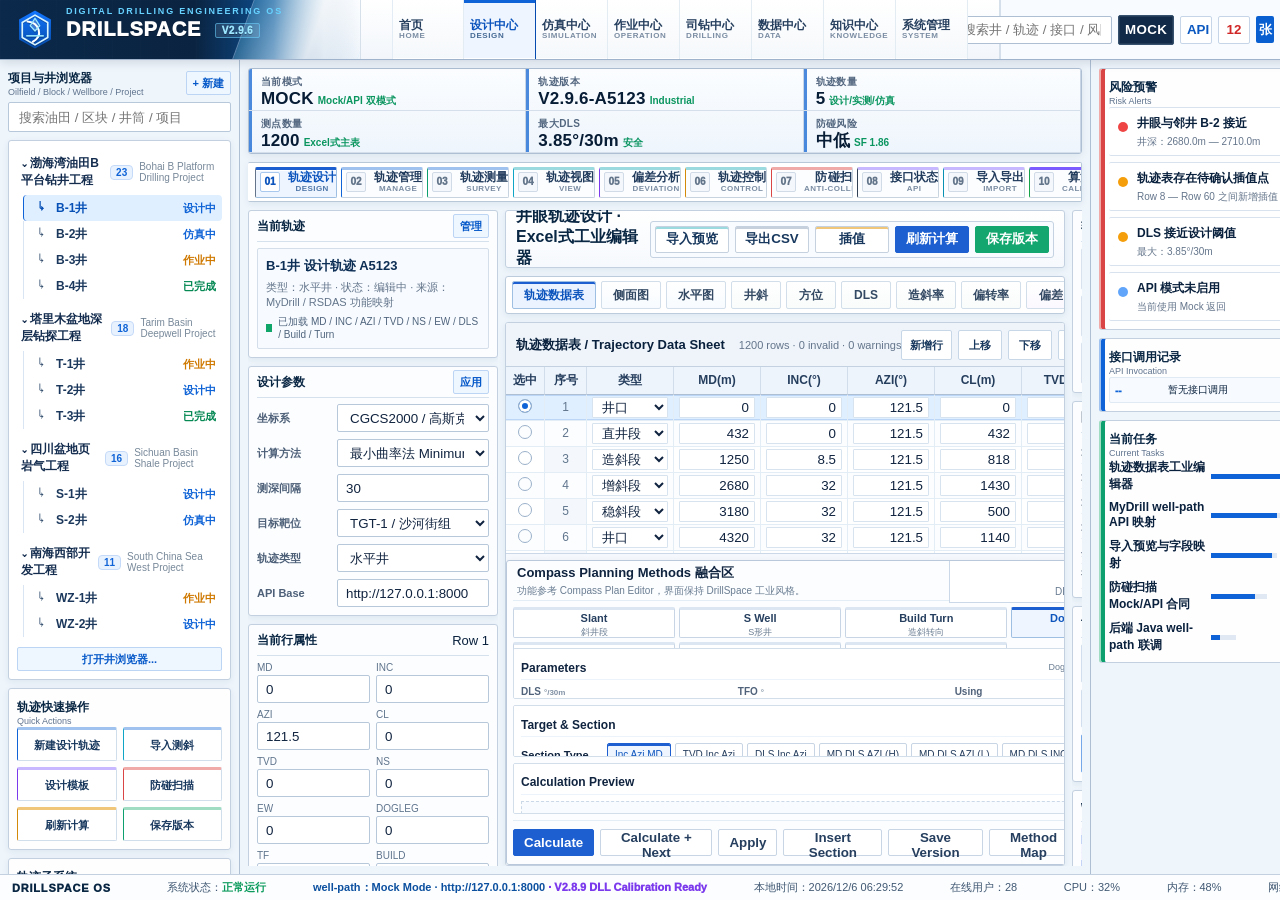
==== commit da82401c: "feat(drillspace): add V2.9.6 planning solver acceptance" ====
--- a/frontend/index.html
+++ b/frontend/index.html
@@ -3,7 +3,7 @@
 <head>
   <meta charset="UTF-8" />
   <meta name="viewport" content="width=device-width, initial-scale=1.0" />
-  <title>DrillSpace V2.9.5｜轨迹规划方法库融合版</title>
+  <title>DrillSpace V2.9.6｜规划方法求解器与验收线加固版</title>
   <link rel="stylesheet" href="style.css" />
 </head>
 <body>
@@ -20,7 +20,7 @@
       </div>
       <div class="brand-copy">
         <div class="brand-eyebrow">DIGITAL DRILLING ENGINEERING OS</div>
-        <div class="brand-title">DRILLSPACE <span>V2.9.5</span></div>
+        <div class="brand-title">DRILLSPACE <span>V2.9.6</span></div>
         <div class="brand-sub">Trajectory · Mechanics · Hydraulics · Realtime · AI Command</div>
       </div>
     </div>
@@ -72,7 +72,7 @@
   <main class="main-canvas">
     <section class="kpi-strip">
       <div class="kpi"><span>当前模式</span><b id="apiModeKpi">MOCK</b><em>Mock/API 双模式</em></div>
-      <div class="kpi"><span>轨迹版本</span><b id="trajectoryVersionKpi">V2.9.5-A5123</b><em>Industrial</em></div>
+      <div class="kpi"><span>轨迹版本</span><b id="trajectoryVersionKpi">V2.9.6-A5123</b><em>Industrial</em></div>
       <div class="kpi"><span>轨迹数量</span><b id="trajCount">5</b><em>设计/实测/仿真</em></div>
       <div class="kpi"><span>测点数量</span><b id="rowCountKpi">1200</b><em>Excel式主表</em></div>
       <div class="kpi"><span>最大DLS</span><b id="maxDlsKpi">3.85°/30m</b><em class="safe">安全</em></div>
@@ -230,6 +230,6 @@
 </div>
 <div id="toast" class="toast"></div>
 
-<script src="app.js?v=2.9.5"></script>
+<script src="app.js?v=2.9.6"></script>
 </body>
 </html>
--- a/frontend/style.css
+++ b/frontend/style.css
@@ -1702,3 +1702,113 @@
   .v295-planning-body{grid-template-columns:1fr;overflow:auto}
   .v295-form-grid,.v295-form-grid.dogleg,.v295-form-grid.nudge{grid-template-columns:repeat(3,1fr)}
 }
+
+
+/* =========================================================
+   DrillSpace V2.9.6 Planning Solver Hardening + Acceptance Line
+   规划方法验收线
+   ========================================================= */
+.planning-acceptance-v296{
+  border:1px solid #bdccdc;
+  background:#fbfdff;
+  border-radius:3px;
+  display:grid;
+  gap:8px;
+  padding:8px;
+  margin:8px 0;
+  box-shadow:0 1px 6px rgba(15,52,92,.06);
+}
+.planning-acceptance-head{
+  display:flex;
+  align-items:center;
+  justify-content:space-between;
+  gap:12px;
+  border-bottom:1px solid #e1eaf3;
+  padding-bottom:8px;
+}
+.planning-acceptance-head.pass{box-shadow:inset 3px 0 0 #13a66f;padding-left:8px}
+.planning-acceptance-head.review{box-shadow:inset 3px 0 0 #d48a09;padding-left:8px}
+.planning-acceptance-head b{font-size:14px;color:#10243f}
+.planning-acceptance-head span{display:block;font-size:10px;color:#6a7d92;margin-top:2px}
+.planning-acceptance-verdict{
+  min-width:190px;
+  border:1px solid #c8d6e6;
+  background:#fff;
+  padding:7px 10px;
+  text-align:right;
+}
+.planning-acceptance-verdict strong{display:block;font-size:22px;color:#0d55bd;line-height:24px}
+.planning-acceptance-verdict small{font-size:10px;color:#6a7d92}
+.planning-acceptance-actions{
+  display:flex;
+  gap:6px;
+  flex-wrap:wrap;
+}
+.planning-acceptance-actions button{
+  height:28px;
+  border:1px solid #c7d5e4;
+  background:#fff;
+  border-radius:2px;
+  font-weight:850;
+  color:#263f5f;
+  padding:0 10px;
+}
+.planning-acceptance-actions .primary{
+  background:#1d5fd0;
+  color:#fff;
+  border-color:#1d5fd0;
+}
+.planning-acceptance-kpis{
+  display:grid;
+  grid-template-columns:repeat(4,1fr);
+  gap:6px;
+}
+.planning-acceptance-kpis div{
+  border:1px solid #d4e0ec;
+  background:#fff;
+  padding:7px 9px;
+  border-left:2px solid #9fc2ef;
+}
+.planning-acceptance-kpis span{
+  display:block;
+  font-size:10px;
+  color:#6a7d92;
+}
+.planning-acceptance-kpis b{
+  font-size:18px;
+  color:#10243f;
+}
+.planning-acceptance-table-wrap{
+  max-height:245px;
+  overflow:auto;
+  border:1px solid #d4e0ec;
+  background:#fff;
+}
+.planning-acceptance-table{
+  width:100%;
+  border-collapse:collapse;
+  font-size:11px;
+}
+.planning-acceptance-table th{
+  position:sticky;
+  top:0;
+  background:#edf4fb;
+  border:1px solid #d5e1ee;
+  height:28px;
+  color:#263e5e;
+}
+.planning-acceptance-table td{
+  border:1px solid #e3edf6;
+  height:26px;
+  text-align:center;
+  padding:0 5px;
+}
+.planning-acceptance-table td:nth-child(2),.planning-acceptance-table td:last-child{
+  text-align:left;
+}
+.planning-acceptance-table .row-pass td{background:#fbfffd}
+.planning-acceptance-table .row-review td{background:#fffaf1}
+.stage-line-planning{border-left-color:#7c5cff!important}
+@media(max-width:1500px){
+  .planning-acceptance-kpis{grid-template-columns:repeat(2,1fr)}
+}
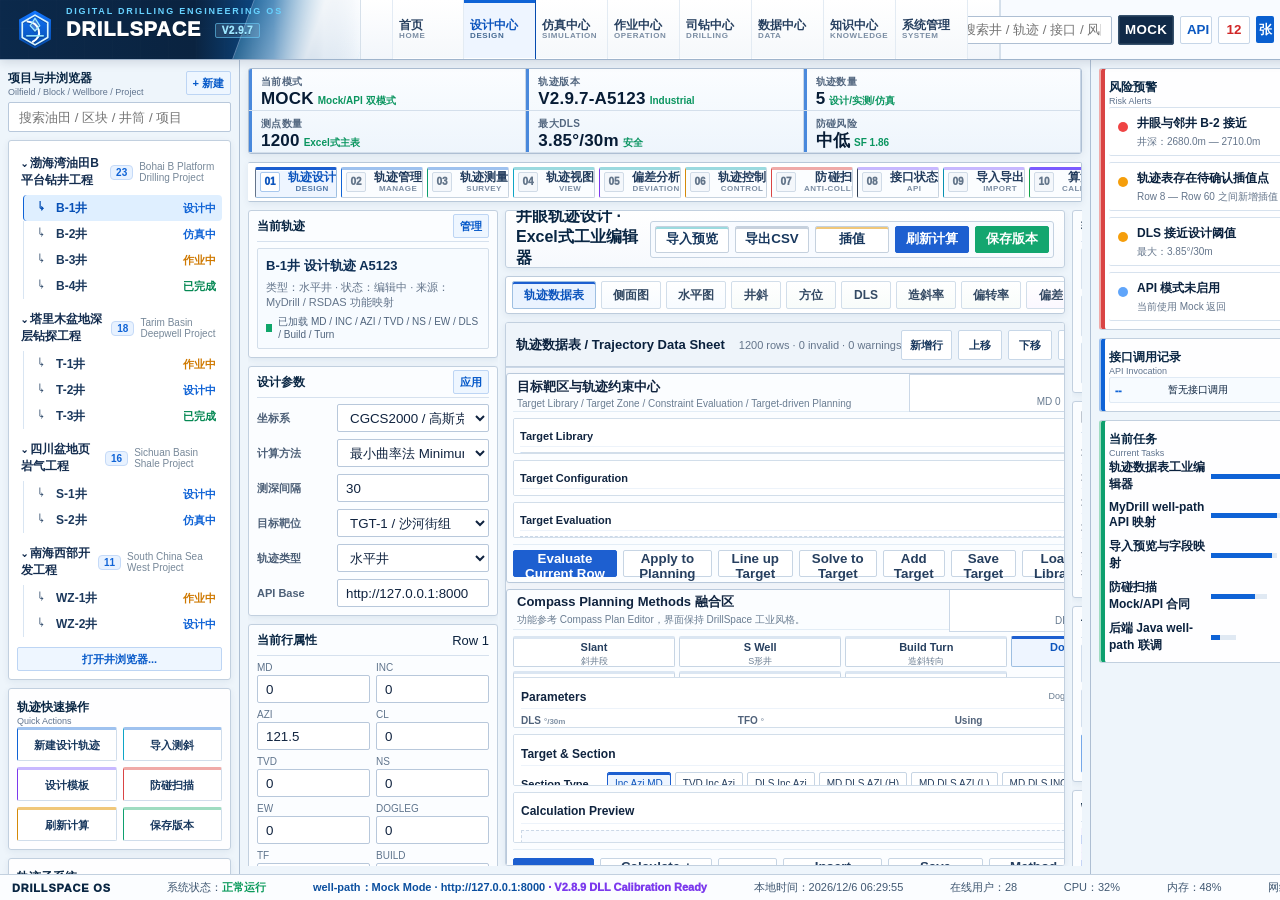
==== commit 5b7531b7: "feat(drillspace): add V2.9.7 target constraint center" ====
--- a/frontend/index.html
+++ b/frontend/index.html
@@ -3,7 +3,7 @@
 <head>
   <meta charset="UTF-8" />
   <meta name="viewport" content="width=device-width, initial-scale=1.0" />
-  <title>DrillSpace V2.9.6｜规划方法求解器与验收线加固版</title>
+  <title>DrillSpace V2.9.7｜目标靶区与轨迹约束中心</title>
   <link rel="stylesheet" href="style.css" />
 </head>
 <body>
@@ -20,7 +20,7 @@
       </div>
       <div class="brand-copy">
         <div class="brand-eyebrow">DIGITAL DRILLING ENGINEERING OS</div>
-        <div class="brand-title">DRILLSPACE <span>V2.9.6</span></div>
+        <div class="brand-title">DRILLSPACE <span>V2.9.7</span></div>
         <div class="brand-sub">Trajectory · Mechanics · Hydraulics · Realtime · AI Command</div>
       </div>
     </div>
@@ -72,7 +72,7 @@
   <main class="main-canvas">
     <section class="kpi-strip">
       <div class="kpi"><span>当前模式</span><b id="apiModeKpi">MOCK</b><em>Mock/API 双模式</em></div>
-      <div class="kpi"><span>轨迹版本</span><b id="trajectoryVersionKpi">V2.9.6-A5123</b><em>Industrial</em></div>
+      <div class="kpi"><span>轨迹版本</span><b id="trajectoryVersionKpi">V2.9.7-A5123</b><em>Industrial</em></div>
       <div class="kpi"><span>轨迹数量</span><b id="trajCount">5</b><em>设计/实测/仿真</em></div>
       <div class="kpi"><span>测点数量</span><b id="rowCountKpi">1200</b><em>Excel式主表</em></div>
       <div class="kpi"><span>最大DLS</span><b id="maxDlsKpi">3.85°/30m</b><em class="safe">安全</em></div>
@@ -230,6 +230,6 @@
 </div>
 <div id="toast" class="toast"></div>
 
-<script src="app.js?v=2.9.6"></script>
+<script src="app.js?v=2.9.7"></script>
 </body>
 </html>
--- a/frontend/style.css
+++ b/frontend/style.css
@@ -1812,3 +1812,279 @@
 @media(max-width:1500px){
   .planning-acceptance-kpis{grid-template-columns:repeat(2,1fr)}
 }
+
+
+/* =========================================================
+   DrillSpace V2.9.7 Target Zone + Trajectory Constraint Center
+   目标靶区与轨迹约束中心
+   ========================================================= */
+.editor-content.v295-plan-editor.v297-target-editor{
+  grid-template-rows:minmax(0,1fr) 174px 286px !important;
+}
+.v297-target-center{
+  min-height:0;
+  border:1px solid #b9c9db;
+  background:#fbfdff;
+  border-radius:3px;
+  display:grid;
+  grid-template-rows:32px minmax(0,1fr) 32px;
+  gap:6px;
+  padding:6px;
+  overflow:hidden;
+  box-shadow:0 1px 6px rgba(15,52,92,.06);
+}
+.v297-head{
+  display:flex;
+  align-items:center;
+  justify-content:space-between;
+  gap:10px;
+  border-bottom:1px solid #e3edf6;
+  padding:0 4px 5px;
+}
+.v297-head b{font-size:13px;color:#10243f}
+.v297-head span{display:block;font-size:10px;color:#6a7d92;margin-top:2px}
+.v297-current{
+  min-width:260px;
+  text-align:right;
+  border:1px solid #cbd8e7;
+  background:#fff;
+  padding:4px 8px;
+}
+.v297-current b{color:#0d55bd}
+.v297-body{
+  min-height:0;
+  display:grid;
+  grid-template-columns:300px minmax(430px,1.3fr) minmax(270px,.8fr);
+  gap:6px;
+  overflow:hidden;
+}
+.v297-list,.v297-config,.v297-eval{
+  border:1px solid #d2deea;
+  background:#fff;
+  border-radius:2px;
+  overflow:auto;
+  padding:6px;
+}
+.v297-card-title{
+  height:22px;
+  display:flex;
+  align-items:center;
+  justify-content:space-between;
+  border-bottom:1px solid #edf3fa;
+  margin-bottom:5px;
+}
+.v297-card-title b{font-size:11px;color:#10243f}
+.v297-card-title span{font-size:9px;color:#6a7d92}
+.v297-target-list{
+  display:grid;
+  grid-auto-rows:minmax(30px,auto);
+  gap:4px;
+}
+.v297-target-list button{
+  border:1px solid #d2deea;
+  background:#fff;
+  border-left:3px solid #9fc2ef;
+  border-radius:2px;
+  padding:5px 7px;
+  text-align:left;
+}
+.v297-target-list button.active{
+  background:#eef5ff;
+  border-color:#9ebfe1;
+  border-left-color:#1d5fd0;
+}
+.v297-target-list button.nogozone{border-left-color:#d45b54}
+.v297-target-list b{
+  display:block;
+  font-size:11px;
+  color:#10243f;
+}
+.v297-target-list span{
+  display:block;
+  font-size:9px;
+  color:#6a7d92;
+  margin-top:2px;
+}
+.v297-config-grid{
+  display:grid;
+  grid-template-columns:1.5fr .8fr repeat(5,1fr);
+  gap:5px;
+}
+.v297-field{
+  display:grid;
+  gap:2px;
+  font-size:9px;
+  color:#50627a;
+  font-weight:850;
+}
+.v297-field span{white-space:nowrap}
+.v297-field em{
+  font-style:normal;
+  font-size:8px;
+  color:#8091a4;
+  margin-left:3px;
+}
+.v297-field input,.v297-field select{
+  height:23px;
+  border:1px solid #cbd8e7;
+  border-radius:2px;
+  background:#fff;
+  padding:0 5px;
+  color:#10243f;
+  font-size:10px;
+  min-width:0;
+}
+.v297-eval-kpis{
+  display:grid;
+  grid-template-columns:1fr 1fr;
+  gap:5px;
+}
+.v297-eval-kpis div{
+  border:1px solid #d4e0ec;
+  background:#f8fbff;
+  padding:6px 7px;
+  min-height:40px;
+}
+.v297-eval-kpis span{
+  display:block;
+  font-size:9px;
+  color:#6a7d92;
+}
+.v297-eval-kpis b{
+  display:block;
+  font-size:13px;
+  color:#10243f;
+  margin-top:2px;
+}
+.v297-eval-empty{
+  border:1px dashed #cbd8e7;
+  background:#f8fbff;
+  padding:10px;
+  color:#6a7d92;
+  min-height:80px;
+}
+.v297-eval-empty b{
+  display:block;
+  font-size:12px;
+  color:#10243f;
+}
+.v297-actions{
+  display:flex;
+  gap:6px;
+  align-items:center;
+  border-top:1px solid #e3edf6;
+  padding-top:5px;
+}
+.v297-actions button{
+  height:27px;
+  border:1px solid #c7d5e4;
+  background:#fff;
+  border-radius:2px;
+  color:#263f5f;
+  font-weight:850;
+  padding:0 9px;
+}
+.v297-actions button.primary{
+  background:#1d5fd0;
+  border-color:#1d5fd0;
+  color:#fff;
+}
+/* Target acceptance line */
+.target-acceptance-v297{
+  border:1px solid #bdccdc;
+  background:#fbfdff;
+  border-radius:3px;
+  display:grid;
+  gap:8px;
+  padding:8px;
+  margin:8px 0;
+  box-shadow:0 1px 6px rgba(15,52,92,.06);
+}
+.target-acceptance-head{
+  display:flex;
+  align-items:center;
+  justify-content:space-between;
+  gap:12px;
+  border-bottom:1px solid #e1eaf3;
+  padding-bottom:8px;
+}
+.target-acceptance-head.pass{box-shadow:inset 3px 0 0 #13a66f;padding-left:8px}
+.target-acceptance-head.review{box-shadow:inset 3px 0 0 #d48a09;padding-left:8px}
+.target-acceptance-head b{font-size:14px;color:#10243f}
+.target-acceptance-head span{display:block;font-size:10px;color:#6a7d92;margin-top:2px}
+.target-acceptance-verdict{
+  min-width:190px;
+  border:1px solid #c8d6e6;
+  background:#fff;
+  padding:7px 10px;
+  text-align:right;
+}
+.target-acceptance-verdict strong{display:block;font-size:22px;color:#0d55bd;line-height:24px}
+.target-acceptance-verdict small{font-size:10px;color:#6a7d92}
+.target-acceptance-actions{
+  display:flex;
+  gap:6px;
+  flex-wrap:wrap;
+}
+.target-acceptance-actions button{
+  height:28px;
+  border:1px solid #c7d5e4;
+  background:#fff;
+  border-radius:2px;
+  font-weight:850;
+  color:#263f5f;
+  padding:0 10px;
+}
+.target-acceptance-actions .primary{
+  background:#1d5fd0;
+  color:#fff;
+  border-color:#1d5fd0;
+}
+.target-acceptance-kpis{
+  display:grid;
+  grid-template-columns:repeat(4,1fr);
+  gap:6px;
+}
+.target-acceptance-kpis div{
+  border:1px solid #d4e0ec;
+  background:#fff;
+  padding:7px 9px;
+  border-left:2px solid #7c5cff;
+}
+.target-acceptance-kpis span{display:block;font-size:10px;color:#6a7d92}
+.target-acceptance-kpis b{font-size:18px;color:#10243f}
+.target-acceptance-table-wrap{
+  max-height:245px;
+  overflow:auto;
+  border:1px solid #d4e0ec;
+  background:#fff;
+}
+.target-acceptance-table{
+  width:100%;
+  border-collapse:collapse;
+  font-size:11px;
+}
+.target-acceptance-table th{
+  position:sticky;
+  top:0;
+  background:#edf4fb;
+  border:1px solid #d5e1ee;
+  height:28px;
+  color:#263e5e;
+}
+.target-acceptance-table td{
+  border:1px solid #e3edf6;
+  height:26px;
+  text-align:center;
+  padding:0 5px;
+}
+.target-acceptance-table td:nth-child(2),.target-acceptance-table td:last-child{text-align:left}
+.target-acceptance-table .row-pass td{background:#fbfffd}
+.target-acceptance-table .row-review td{background:#fffaf1}
+.stage-line-target{border-left-color:#7c5cff!important}
+@media(max-width:1500px){
+  .editor-content.v295-plan-editor.v297-target-editor{grid-template-rows:minmax(0,1fr) 210px 305px !important}
+  .v297-body{grid-template-columns:1fr;overflow:auto}
+  .v297-config-grid{grid-template-columns:repeat(3,1fr)}
+  .target-acceptance-kpis{grid-template-columns:repeat(2,1fr)}
+}
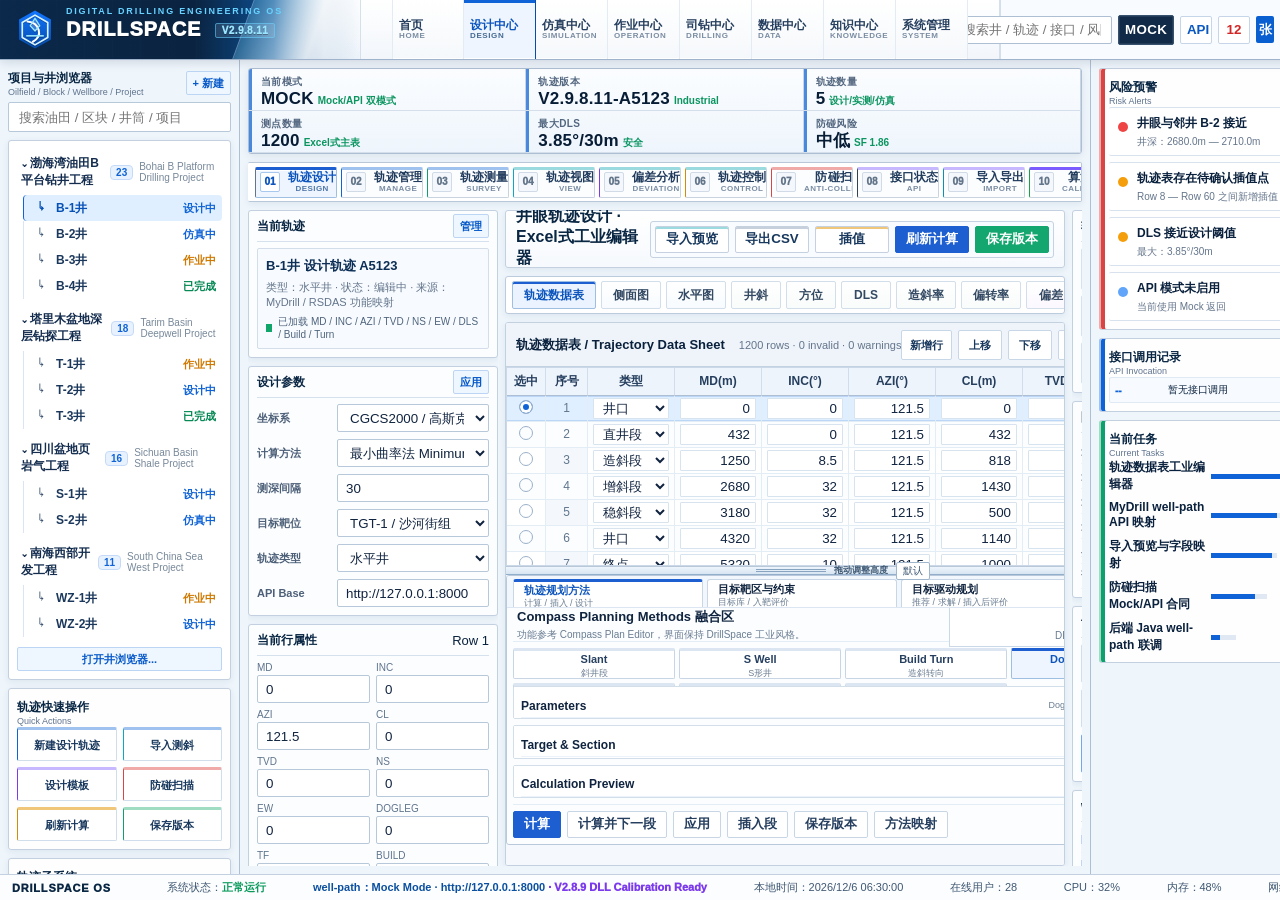
==== commit f79d9f27: "fix(drillspace): stabilize V2.9.8.11 trajectory dock layout" ====
--- a/frontend/index.html
+++ b/frontend/index.html
@@ -3,7 +3,7 @@
 <head>
   <meta charset="UTF-8" />
   <meta name="viewport" content="width=device-width, initial-scale=1.0" />
-  <title>DrillSpace V2.9.7｜目标靶区与轨迹约束中心</title>
+  <title>DrillSpace V2.9.8.11｜稳定Dock重构版</title>
   <link rel="stylesheet" href="style.css" />
 </head>
 <body>
@@ -20,7 +20,7 @@
       </div>
       <div class="brand-copy">
         <div class="brand-eyebrow">DIGITAL DRILLING ENGINEERING OS</div>
-        <div class="brand-title">DRILLSPACE <span>V2.9.7</span></div>
+        <div class="brand-title">DRILLSPACE <span>V2.9.8.11</span></div>
         <div class="brand-sub">Trajectory · Mechanics · Hydraulics · Realtime · AI Command</div>
       </div>
     </div>
@@ -72,7 +72,7 @@
   <main class="main-canvas">
     <section class="kpi-strip">
       <div class="kpi"><span>当前模式</span><b id="apiModeKpi">MOCK</b><em>Mock/API 双模式</em></div>
-      <div class="kpi"><span>轨迹版本</span><b id="trajectoryVersionKpi">V2.9.7-A5123</b><em>Industrial</em></div>
+      <div class="kpi"><span>轨迹版本</span><b id="trajectoryVersionKpi">V2.9.8.11-A5123</b><em>Industrial</em></div>
       <div class="kpi"><span>轨迹数量</span><b id="trajCount">5</b><em>设计/实测/仿真</em></div>
       <div class="kpi"><span>测点数量</span><b id="rowCountKpi">1200</b><em>Excel式主表</em></div>
       <div class="kpi"><span>最大DLS</span><b id="maxDlsKpi">3.85°/30m</b><em class="safe">安全</em></div>
@@ -230,6 +230,6 @@
 </div>
 <div id="toast" class="toast"></div>
 
-<script src="app.js?v=2.9.7"></script>
+<script src="app.js?v=2.9.8.11"></script>
 </body>
 </html>
--- a/frontend/style.css
+++ b/frontend/style.css
@@ -2088,3 +2088,404 @@
   .v297-config-grid{grid-template-columns:repeat(3,1fr)}
   .target-acceptance-kpis{grid-template-columns:repeat(2,1fr)}
 }
+
+
+/* =========================================================
+   DrillSpace V2.9.8 Target Driven Planning Enhanced
+   目标驱动规划增强
+   ========================================================= */
+.editor-content.v295-plan-editor.v297-target-editor{
+  grid-template-rows:minmax(0,1fr) 245px 286px !important;
+}
+.v298-target-driven-panel{
+  border:1px solid #c6d5e6;
+  background:#f8fbff;
+  border-radius:2px;
+  display:grid;
+  gap:6px;
+  padding:6px;
+  margin-top:6px;
+}
+.v298-td-head{
+  display:flex;
+  align-items:center;
+  justify-content:space-between;
+  gap:10px;
+  border-bottom:1px solid #e3edf6;
+  padding-bottom:5px;
+}
+.v298-td-head b{font-size:12px;color:#10243f}
+.v298-td-head span{display:block;font-size:9px;color:#6a7d92;margin-top:2px}
+.v298-td-status{
+  min-width:210px;
+  text-align:right;
+  border:1px solid #d2deea;
+  background:#fff;
+  padding:4px 7px;
+}
+.v298-td-status b{color:#0d55bd}
+.v298-td-grid{
+  display:grid;
+  grid-template-columns:repeat(6,1fr);
+  gap:5px;
+}
+.v298-td-grid div{
+  border:1px solid #d4e0ec;
+  background:#fff;
+  padding:5px 6px;
+  min-height:42px;
+  border-left:2px solid #7c5cff;
+}
+.v298-td-grid span{
+  display:block;
+  font-size:9px;
+  color:#6a7d92;
+}
+.v298-td-grid b{
+  display:block;
+  font-size:13px;
+  color:#10243f;
+  margin-top:2px;
+}
+.v298-td-grid em{
+  display:block;
+  font-style:normal;
+  font-size:8px;
+  color:#8091a4;
+  margin-top:1px;
+}
+.v298-td-actions{
+  display:flex;
+  gap:6px;
+  flex-wrap:wrap;
+}
+.v298-td-actions button{
+  height:26px;
+  border:1px solid #c7d5e4;
+  background:#fff;
+  border-radius:2px;
+  color:#263f5f;
+  font-weight:850;
+  padding:0 9px;
+}
+.v298-td-actions button.primary{
+  background:#1d5fd0;
+  border-color:#1d5fd0;
+  color:#fff;
+}
+/* Target-driven acceptance line */
+.target-driven-acceptance-v298{
+  border:1px solid #bdccdc;
+  background:#fbfdff;
+  border-radius:3px;
+  display:grid;
+  gap:8px;
+  padding:8px;
+  margin:8px 0;
+  box-shadow:0 1px 6px rgba(15,52,92,.06);
+}
+.target-driven-acceptance-head{
+  display:flex;
+  align-items:center;
+  justify-content:space-between;
+  gap:12px;
+  border-bottom:1px solid #e1eaf3;
+  padding-bottom:8px;
+}
+.target-driven-acceptance-head.pass{box-shadow:inset 3px 0 0 #13a66f;padding-left:8px}
+.target-driven-acceptance-head.review{box-shadow:inset 3px 0 0 #d48a09;padding-left:8px}
+.target-driven-acceptance-head b{font-size:14px;color:#10243f}
+.target-driven-acceptance-head span{display:block;font-size:10px;color:#6a7d92;margin-top:2px}
+.target-driven-acceptance-verdict{
+  min-width:190px;
+  border:1px solid #c8d6e6;
+  background:#fff;
+  padding:7px 10px;
+  text-align:right;
+}
+.target-driven-acceptance-verdict strong{display:block;font-size:22px;color:#0d55bd;line-height:24px}
+.target-driven-acceptance-verdict small{font-size:10px;color:#6a7d92}
+.target-driven-acceptance-actions{
+  display:flex;
+  gap:6px;
+  flex-wrap:wrap;
+}
+.target-driven-acceptance-actions button{
+  height:28px;
+  border:1px solid #c7d5e4;
+  background:#fff;
+  border-radius:2px;
+  font-weight:850;
+  color:#263f5f;
+  padding:0 10px;
+}
+.target-driven-acceptance-actions .primary{
+  background:#1d5fd0;
+  color:#fff;
+  border-color:#1d5fd0;
+}
+.target-driven-acceptance-kpis{
+  display:grid;
+  grid-template-columns:repeat(4,1fr);
+  gap:6px;
+}
+.target-driven-acceptance-kpis div{
+  border:1px solid #d4e0ec;
+  background:#fff;
+  padding:7px 9px;
+  border-left:2px solid #7c5cff;
+}
+.target-driven-acceptance-kpis span{display:block;font-size:10px;color:#6a7d92}
+.target-driven-acceptance-kpis b{font-size:18px;color:#10243f}
+.target-driven-acceptance-table-wrap{
+  max-height:245px;
+  overflow:auto;
+  border:1px solid #d4e0ec;
+  background:#fff;
+}
+.target-driven-acceptance-table{
+  width:100%;
+  border-collapse:collapse;
+  font-size:11px;
+}
+.target-driven-acceptance-table th{
+  position:sticky;
+  top:0;
+  background:#edf4fb;
+  border:1px solid #d5e1ee;
+  height:28px;
+  color:#263e5e;
+}
+.target-driven-acceptance-table td{
+  border:1px solid #e3edf6;
+  height:26px;
+  text-align:center;
+  padding:0 5px;
+}
+.target-driven-acceptance-table td:nth-child(2){text-align:left}
+.target-driven-acceptance-table .row-pass td{background:#fbfffd}
+.target-driven-acceptance-table .row-review td{background:#fffaf1}
+.stage-line-target-driven{border-left-color:#7c5cff!important}
+@media(max-width:1500px){
+  .editor-content.v295-plan-editor.v297-target-editor{grid-template-rows:minmax(0,1fr) 285px 305px !important}
+  .v298-td-grid{grid-template-columns:repeat(3,1fr)}
+  .target-driven-acceptance-kpis{grid-template-columns:repeat(2,1fr)}
+}
+
+
+/* =========================================================
+   DS V2.9.8.11 - Stable Dock Clean CSS
+   稳定Dock重构：内容直接渲染到三个Tab，不再搬移旧DOM。
+   ========================================================= */
+.editor-content.v29811-editor{
+  display:grid !important;
+  grid-template-columns:1fr !important;
+  grid-template-rows:minmax(0,1fr) 9px var(--ds-lower-dock-height,340px) !important;
+  gap:0 !important;
+  height:100% !important;
+  min-height:0 !important;
+  overflow:hidden !important;
+  padding:0 0 10px 0 !important;
+  background:#f5f8fc !important;
+  box-sizing:border-box !important;
+}
+.editor-content.v29811-editor .sheet-wrap{
+  grid-column:1 !important;
+  grid-row:1 !important;
+  height:100% !important;
+  min-height:0 !important;
+  max-height:none !important;
+  overflow:auto !important;
+  border:1px solid #cbd8e7 !important;
+  background:#fff !important;
+}
+.v29811-splitter{
+  grid-column:1 !important;
+  grid-row:2 !important;
+  height:9px !important;
+  min-height:9px !important;
+  cursor:row-resize !important;
+  pointer-events:auto !important;
+  background:linear-gradient(#eef5fc,#d7e5f2) !important;
+  border-top:1px solid #b8c8d9 !important;
+  border-bottom:1px solid #93aeca !important;
+  display:flex !important;
+  align-items:center !important;
+  justify-content:center !important;
+  gap:8px !important;
+  user-select:none !important;
+  z-index:9999 !important;
+}
+.v29811-splitter i{
+  display:block !important;
+  width:70px !important;
+  height:3px !important;
+  border-top:1px solid #7998b8 !important;
+  border-bottom:1px solid #7998b8 !important;
+  opacity:.85 !important;
+}
+.v29811-splitter span{font-size:9px !important;color:#405a75 !important;font-weight:900 !important;}
+.v29811-splitter button{
+  height:18px !important;
+  padding:0 6px !important;
+  border:1px solid #9fb6cc !important;
+  background:#fff !important;
+  color:#405a75 !important;
+  font-size:10px !important;
+  border-radius:2px !important;
+}
+.v29811-dragging,.v29811-dragging *{cursor:row-resize !important;user-select:none !important;}
+
+.v29811-lower-dock{
+  grid-column:1 !important;
+  grid-row:3 !important;
+  height:calc(100% - 10px) !important;
+  min-height:0 !important;
+  max-height:none !important;
+  margin:0 0 10px 0 !important;
+  overflow:hidden !important;
+  border:1px solid #b9c9db !important;
+  background:#fbfdff !important;
+  border-radius:3px !important;
+  display:grid !important;
+  grid-template-rows:32px minmax(0,1fr) !important;
+}
+#v2985LowerDock,#v2987LowerDock,#v2989LowerDock,#v29810LowerDock,
+#v2986DockSplitter,#v2987DockSplitter,#v2988DockSplitter,#v2989DockSplitter,#v29810DockSplitter{
+  display:none !important;
+  pointer-events:none !important;
+}
+.v29811-tabs{
+  height:32px !important;
+  display:flex !important;
+  align-items:stretch !important;
+  gap:4px !important;
+  padding:3px 6px 0 6px !important;
+  border-bottom:1px solid #dbe6f2 !important;
+  background:#f2f7fd !important;
+  overflow-x:auto !important;
+  overflow-y:hidden !important;
+}
+.v29811-tabs button{
+  min-width:190px !important;
+  height:29px !important;
+  border:1px solid #c8d6e6 !important;
+  border-bottom:none !important;
+  background:#fff !important;
+  color:#263f5f !important;
+  border-radius:3px 3px 0 0 !important;
+  display:grid !important;
+  grid-template-rows:14px 10px !important;
+  align-content:center !important;
+  padding:0 10px !important;
+  text-align:left !important;
+}
+.v29811-tabs button b{font-size:11px !important;color:#10243f !important;}
+.v29811-tabs button span{font-size:9px !important;color:#6a7d92 !important;}
+.v29811-tabs button.active{background:#fff !important;border-top:3px solid #1d5fd0 !important;}
+.v29811-tabs button.active b{color:#0d55bd !important;}
+.v29811-tabs button.dock-mini{
+  min-width:58px !important;
+  max-width:62px !important;
+  display:block !important;
+  text-align:center !important;
+  font-weight:850 !important;
+  font-size:11px !important;
+}
+.v29811-body{position:relative !important;min-height:0 !important;height:100% !important;overflow:hidden !important;}
+.v29811-pane{
+  display:none !important;
+  height:100% !important;
+  min-height:0 !important;
+  overflow:hidden !important;
+}
+.v29811-pane.active{display:block !important;}
+
+/* Planning */
+.v29811-pane .v295-planning-dock{
+  width:100% !important;
+  height:100% !important;
+  min-height:0 !important;
+  max-height:none !important;
+  margin:0 !important;
+  border:none !important;
+  display:grid !important;
+  grid-template-rows:28px 32px minmax(0,1fr) 34px !important;
+  overflow:hidden !important;
+}
+.v29811-pane .v295-planning-dock .v295-planning-body{min-height:0 !important;overflow:auto !important;}
+.v29811-pane .v295-planning-dock .v295-bottom-actions{
+  height:34px !important;min-height:34px !important;overflow-x:auto !important;overflow-y:hidden !important;white-space:nowrap !important;
+}
+
+/* Target */
+.v29811-pane .v297-target-center{
+  width:100% !important;
+  height:100% !important;
+  min-height:0 !important;
+  max-height:none !important;
+  margin:0 !important;
+  border:none !important;
+  display:grid !important;
+  grid-template-rows:28px minmax(0,1fr) 30px !important;
+  overflow:hidden !important;
+}
+.v29811-pane .v297-target-center .v297-body{
+  display:grid !important;
+  grid-template-columns:280px minmax(520px,1fr) 360px !important;
+  grid-template-rows:minmax(0,1fr) !important;
+  min-height:0 !important;
+  height:100% !important;
+  overflow:hidden !important;
+  gap:6px !important;
+}
+.v29811-pane .v297-target-center .v297-list,
+.v29811-pane .v297-target-center .v297-config,
+.v29811-pane .v297-target-center .v297-eval{min-height:0 !important;overflow:auto !important;}
+.v29811-pane .v297-target-center .v297-list{grid-column:1 !important;grid-row:1 !important;}
+.v29811-pane .v297-target-center .v297-config{grid-column:2 !important;grid-row:1 !important;}
+.v29811-pane .v297-target-center .v297-eval{grid-column:3 !important;grid-row:1 !important;}
+.v29811-pane .v297-target-center .v297-config-grid{grid-template-columns:repeat(5,minmax(70px,1fr)) !important;gap:4px !important;}
+.v29811-pane .v297-target-center .v297-actions{
+  height:30px !important;min-height:30px !important;overflow-x:auto !important;overflow-y:hidden !important;white-space:nowrap !important;
+}
+
+/* Target Driven */
+.v29811-pane .v298-target-driven-panel{
+  width:100% !important;
+  height:100% !important;
+  min-height:0 !important;
+  max-height:none !important;
+  margin:0 !important;
+  border:none !important;
+  display:grid !important;
+  grid-template-rows:34px minmax(0,1fr) 36px !important;
+  overflow:hidden !important;
+  padding:6px !important;
+}
+.v29811-pane .v298-target-driven-panel .v298-td-head{height:34px !important;min-height:34px !important;overflow:hidden !important;}
+.v29811-pane .v298-target-driven-panel .v298-td-grid{
+  min-height:0 !important;
+  overflow:auto !important;
+  display:grid !important;
+  grid-template-columns:repeat(6,minmax(110px,1fr)) !important;
+  gap:6px !important;
+}
+.v29811-pane .v298-target-driven-panel .v298-td-grid div{min-height:54px !important;padding:7px 8px !important;}
+.v29811-pane .v298-target-driven-panel .v298-td-actions{
+  height:36px !important;min-height:36px !important;display:flex !important;gap:6px !important;flex-wrap:nowrap !important;overflow-x:auto !important;overflow-y:hidden !important;padding-top:4px !important;
+}
+.v29811-pane .v298-target-driven-panel .v298-td-actions button{height:25px !important;white-space:nowrap !important;padding:0 9px !important;font-size:11px !important;}
+
+@media(max-width:1500px){
+  .editor-content.v29811-editor{grid-template-rows:minmax(0,1fr) 9px var(--ds-lower-dock-height,330px) !important;}
+  .v29811-pane .v297-target-center .v297-body{
+    grid-template-columns:240px minmax(440px,1fr) !important;
+    grid-template-rows:minmax(0,1fr) 70px !important;
+  }
+  .v29811-pane .v297-target-center .v297-list{grid-column:1 !important;grid-row:1 / -1 !important;}
+  .v29811-pane .v297-target-center .v297-config{grid-column:2 !important;grid-row:1 !important;}
+  .v29811-pane .v297-target-center .v297-eval{grid-column:2 !important;grid-row:2 !important;}
+  .v29811-pane .v297-target-center .v297-config-grid{grid-template-columns:repeat(3,minmax(72px,1fr)) !important;}
+  .v29811-pane .v298-target-driven-panel .v298-td-grid{grid-template-columns:repeat(3,minmax(110px,1fr)) !important;}
+}
